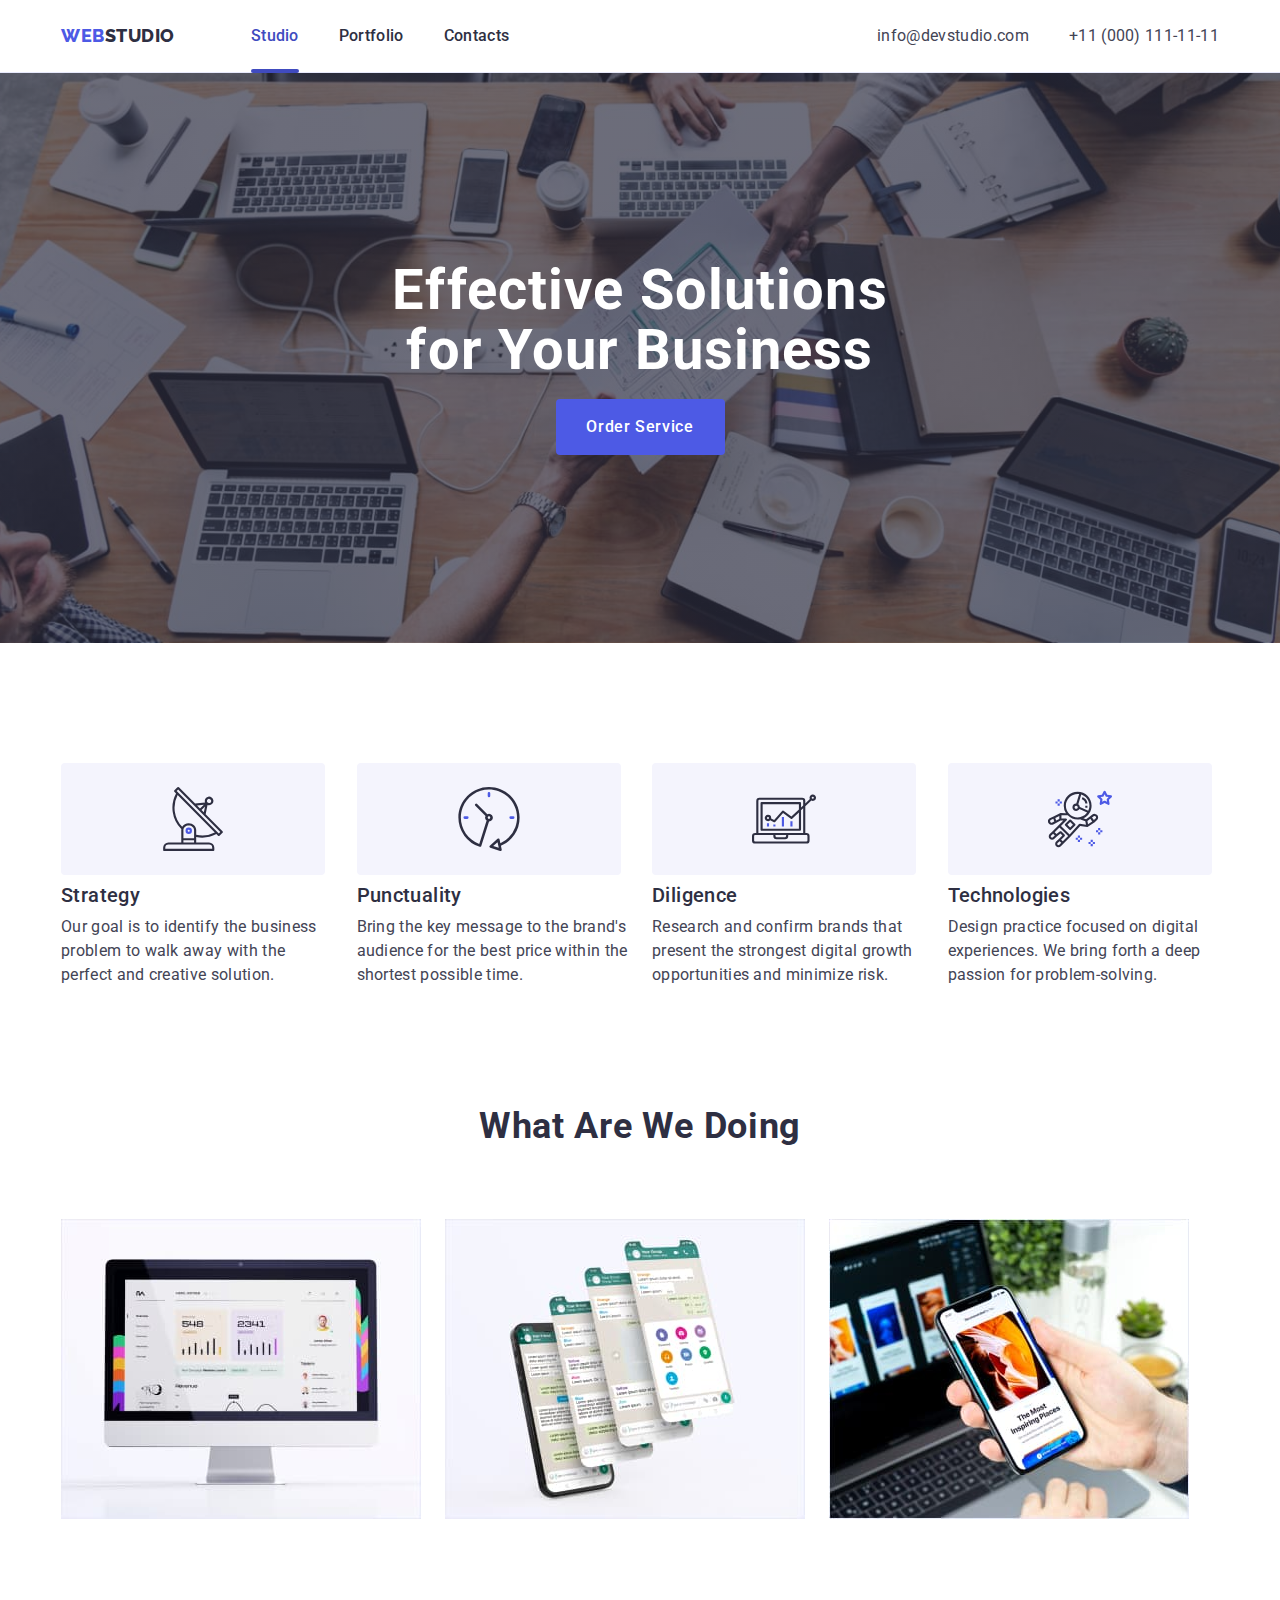
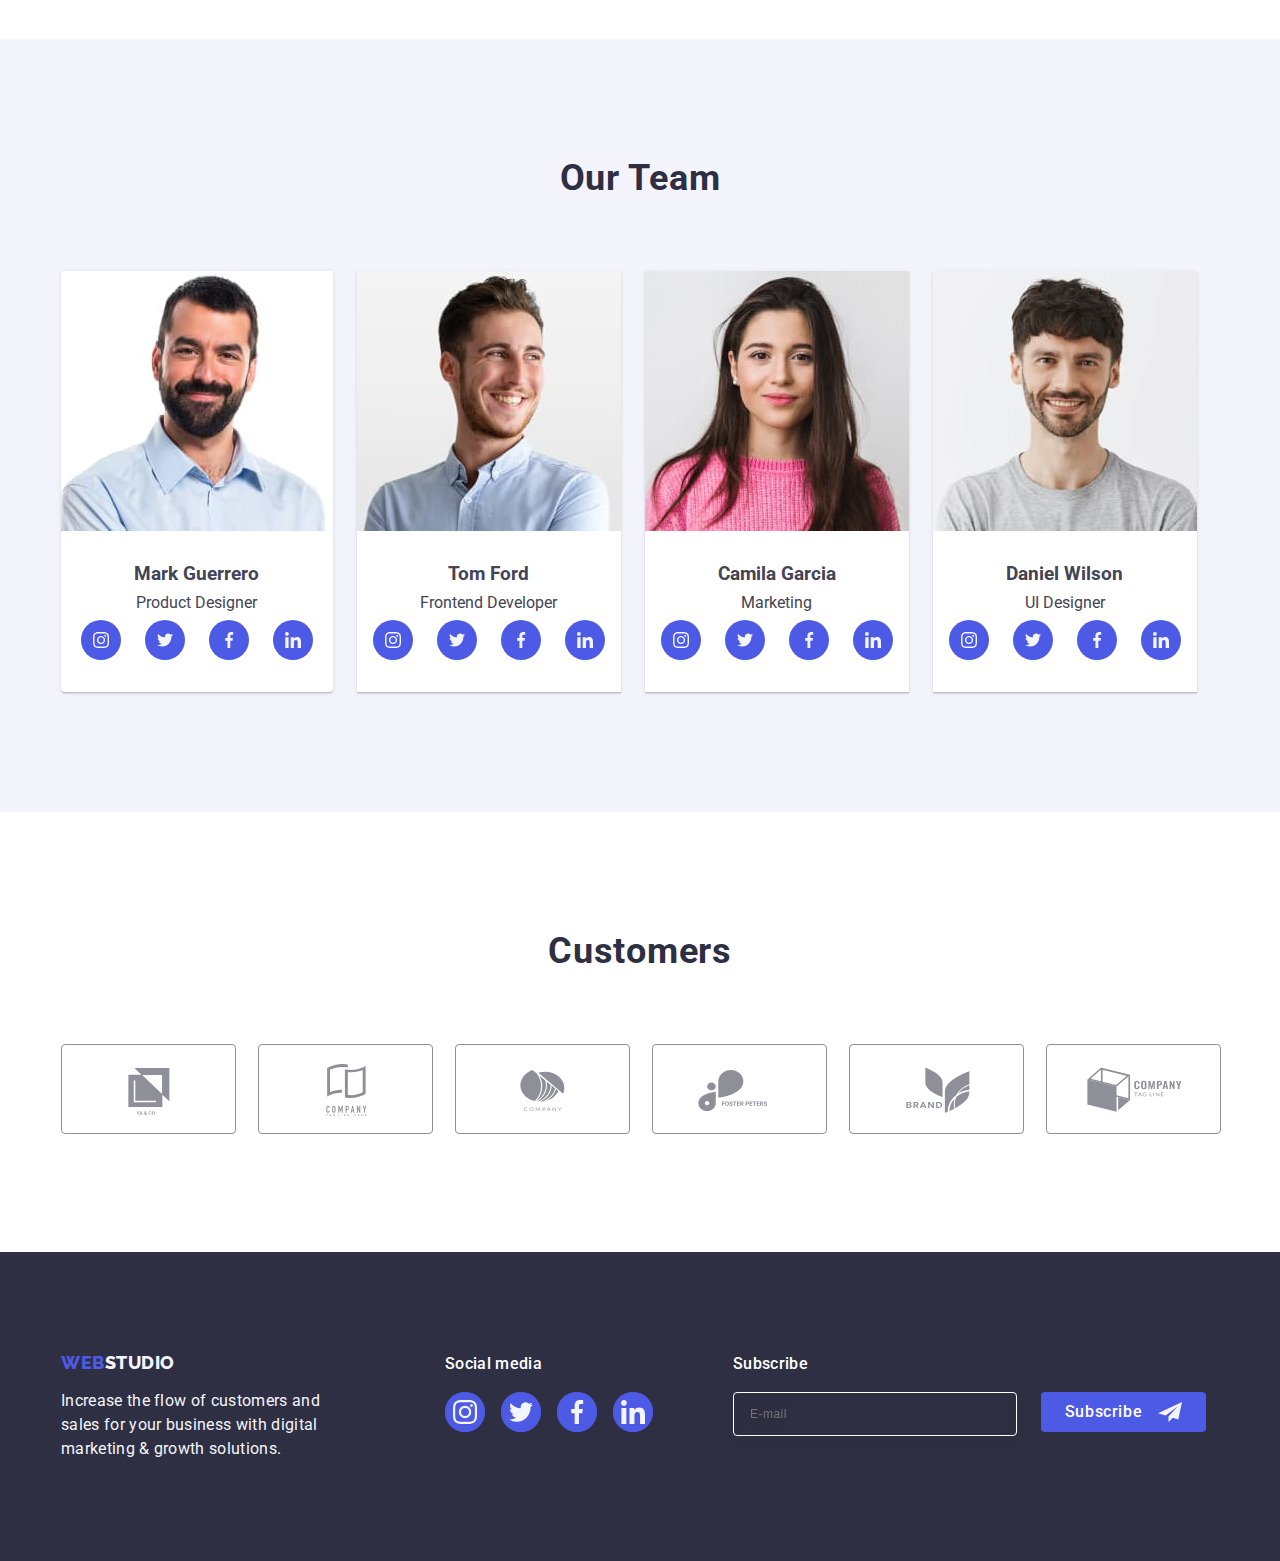
==== index.html @ 62b97baa "Initial commit" ====
<!DOCTYPE html>

<html lang="en">
  <head>
    <title>WebStudio</title>
    <meta charset="UTF-8" />
    <meta
      name="description"
      content="Web studio description meta tag content"
    />
    <link rel="preconnect" href="https://fonts.googleapis.com" />
    <link rel="preconnect" href="https://fonts.gstatic.com" crossorigin />
    <link
      href="https://fonts.googleapis.com/css2?family=Raleway:wght@800&family=Roboto:wght@400;500;700;900&display=swap"
      rel="stylesheet"
    />
    <link
      rel="stylesheet"
      href="https://cdnjs.cloudflare.com/ajax/libs/modern-normalize/2.0.0/modern-normalize.min.css"
      integrity="sha512-4xo8blKMVCiXpTaLzQSLSw3KFOVPWhm/TRtuPVc4WG6kUgjH6J03IBuG7JZPkcWMxJ5huwaBpOpnwYElP/m6wg=="
      crossorigin="anonymous"
      referrerpolicy="no-referrer"
    />
    <link rel="stylesheet" href="./css/styles.css" />
  </head>
  <body class="body">
    <header class="menu-list">
      <div class="container container-header">
        <nav class="menu list">
          <a href="./index.html" class="logo-link link"
            >WEB<span class="logo-change">Studio</span></a
          >
          <ul class="list menu-link">
            <li class="menu-link-list">
              <a href="./index.html" class="link-menu link-after link"
                >Studio</a
              >
            </li>
            <li class="menu-link-list">
              <a href="./portfolio.html" class="link-menu link">Portfolio</a>
            </li>
            <li class="menu-link-list">
              <a href="" class="link-menu link">Contacts</a>
            </li>
          </ul>
        </nav>

        <address class="address-list list">
          <ul class="list address-menu">
            <li>
              <a href="mailto:info@devstudio.com" class="address-link link"
                >info@devstudio.com</a
              >
            </li>
            <li>
              <a href="tel:+110001111111" class="address-link link"
                >+11 (000) 111-11-11</a
              >
            </li>
          </ul>
        </address>
      </div>
    </header>

    <main>
      <section class="section-title">
        <div class="container container-title">
          <h1 class="title">Effective Solutions for Your Business</h1>

          <button type="button" class="button" data-modal-open>
            Order Service
          </button>
        </div>
      </section>
      <section class="section-content">
        <div class="container container-content">
          <h2 class="visually-hidden">Content</h2>

          <ul class="content list">
            <li class="text-container">
              <div class="icon-container">
                <svg class="icons-content" width="64" height="64">
                  <use href="./images/icons.svg#icon-antenna-1"></use>
                </svg>
              </div>
              <h3 class="title-link">Strategy</h3>
              <p class="text">
                Our goal is to identify the business problem to walk away with
                the perfect and creative solution.
              </p>
            </li>

            <li class="text-container">
              <div class="icon-container">
                <svg class="icons-content" width="64" height="64">
                  <use href="./images/icons.svg#icon-clock-1"></use>
                </svg>
              </div>
              <h3 class="title-link">Punctuality</h3>
              <p class="text">
                Bring the key message to the brand's audience for the best price
                within the shortest possible time.
              </p>
            </li>

            <li class="text-container">
              <div class="icon-container">
                <svg class="icons-content" width="64" height="64">
                  <use href="./images/icons.svg#icon-diagram-1"></use>
                </svg>
              </div>
              <h3 class="title-link">Diligence</h3>
              <p class="text">
                Research and confirm brands that present the strongest digital
                growth opportunities and minimize risk.
              </p>
            </li>

            <li class="text-container">
              <div class="icon-container">
                <svg class="icons-content" width="64" height="64">
                  <use href="./images/icons.svg#icon-astronaut-1"></use>
                </svg>
              </div>
              <h3 class="title-link">Technologies</h3>
              <p class="text">
                Design practice focused on digital experiences. We bring forth a
                deep passion for problem-solving.
              </p>
            </li>
          </ul>
        </div>
      </section>
      <section class="section-title-two">
        <div class="container container-doing">
          <h2 class="title-two">What are we doing</h2>
          <ul class="photo list">
            <li class="photo-item">
              <img src="./images/img1.jpg" alt="computer" width="360" />
            </li>
            <li class="photo-item">
              <img src="./images/img2.jpg" alt="website" width="360" />
            </li>
            <li class="photo-item">
              <img src="./images/img3.jpg" alt="telephone" width="360" />
            </li>
          </ul>
        </div>
      </section>
      <section class="section-four list">
        <div class="container container-team">
          <h2 class="title-two">Our Team</h2>

          <ul class="team list">
            <li class="photo-background">
              <img
                src="./images/img4.jpg"
                alt="Mark Guerrero"
                width="264"
                height="260"
              />
              <div class="container-people">
                <h3 class="title-link-people">Mark Guerrero</h3>
                <p class="text-name">Product Designer</p>
                <ul class="icon-container-people list">
                  <li class="icon-list">
                    <a
                      href="https://www.instagram.com"
                      class="icon-social-link"
                    >
                      <svg class="icons-people" width="16" height="16">
                        <use href="./images/icons.svg#icon-instagram-2"></use>
                      </svg>
                    </a>
                  </li>
                  <li class="icon-list">
                    <a href="https://www.twitter.com" class="icon-social-link">
                      <svg class="icons-people" width="16" height="16">
                        <use href="./images/icons.svg#icon-twitter-1"></use>
                      </svg>
                    </a>
                  </li>
                  <li class="icon-list">
                    <a href="https://www.facebook.com" class="icon-social-link">
                      <svg class="icons-people" width="16" height="16">
                        <use href="./images/icons.svg#icon-facebook-1"></use>
                      </svg>
                    </a>
                  </li>
                  <li class="icon-list">
                    <a href="https://www.linkedin.com" class="icon-social-link">
                      <svg class="icons-people" width="16" height="16">
                        <use href="./images/icons.svg#icon-linkedin"></use>
                      </svg>
                    </a>
                  </li>
                </ul>
              </div>
            </li>

            <li class="photo-background">
              <img
                src="./images/img5.jpg"
                alt="Tom Ford"
                width="264"
                height="260"
              />
              <div class="container-people">
                <h3 class="title-link-people">Tom Ford</h3>
                <p class="text-name">Frontend Developer</p>
                <ul class="icon-container-people list">
                  <li class="icon-list">
                    <a
                      href="https://www.instagram.com"
                      class="icon-social-link"
                    >
                      <svg class="icons-people" width="16" height="16">
                        <use href="./images/icons.svg#icon-instagram-2"></use>
                      </svg>
                    </a>
                  </li>
                  <li class="icon-list">
                    <a href="https://www.twitter.com" class="icon-social-link">
                      <svg class="icons-people" width="16" height="16">
                        <use href="./images/icons.svg#icon-twitter-1"></use>
                      </svg>
                    </a>
                  </li>
                  <li class="icon-list">
                    <a href="https://www.facebook.com" class="icon-social-link">
                      <svg class="icons-people" width="16" height="16">
                        <use href="./images/icons.svg#icon-facebook-1"></use>
                      </svg>
                    </a>
                  </li>
                  <li class="icon-list">
                    <a href="https://www.linkedin.com" class="icon-social-link">
                      <svg class="icons-people" width="16" height="16">
                        <use href="./images/icons.svg#icon-linkedin"></use>
                      </svg>
                    </a>
                  </li>
                </ul>
              </div>
            </li>

            <li class="photo-background">
              <img
                src="./images/img6.jpg"
                alt="Camila Garcia"
                width="264"
                height="260"
              />
              <div class="container-people">
                <h3 class="title-link-people">Camila Garcia</h3>
                <p class="text-name">Marketing</p>
                <ul class="icon-container-people list">
                  <li class="icon-list">
                    <a
                      href="https://www.instagram.com"
                      class="icon-social-link"
                    >
                      <svg class="icons-people" width="16" height="16">
                        <use href="./images/icons.svg#icon-instagram-2"></use>
                      </svg>
                    </a>
                  </li>
                  <li class="icon-list">
                    <a href="https://www.twitter.com" class="icon-social-link">
                      <svg class="icons-people" width="16" height="16">
                        <use href="./images/icons.svg#icon-twitter-1"></use>
                      </svg>
                    </a>
                  </li>
                  <li class="icon-list">
                    <a href="https://www.facebook.com" class="icon-social-link">
                      <svg class="icons-people" width="16" height="16">
                        <use href="./images/icons.svg#icon-facebook-1"></use>
                      </svg>
                    </a>
                  </li>
                  <li class="icon-list">
                    <a href="https://www.linkedin.com" class="icon-social-link">
                      <svg class="icons-people" width="16" height="16">
                        <use href="./images/icons.svg#icon-linkedin"></use>
                      </svg>
                    </a>
                  </li>
                </ul>
              </div>
            </li>

            <li class="photo-background">
              <img
                src="./images/img7.jpg"
                alt="Daniel Wilson"
                width="264"
                height="260"
              />
              <div class="container-people">
                <h3 class="title-link-people">Daniel Wilson</h3>
                <p class="text-name">UI Designer</p>
                <ul class="icon-container-people list">
                  <li class="icon-list">
                    <a
                      href="https://www.instagram.com"
                      class="icon-social-link"
                    >
                      <svg class="icons-people" width="16" height="16">
                        <use href="./images/icons.svg#icon-instagram-2"></use>
                      </svg>
                    </a>
                  </li>
                  <li class="icon-list">
                    <a href="https://www.twitter.com" class="icon-social-link">
                      <svg class="icons-people" width="16" height="16">
                        <use href="./images/icons.svg#icon-twitter-1"></use>
                      </svg>
                    </a>
                  </li>
                  <li class="icon-list">
                    <a href="https://www.facebook.com" class="icon-social-link">
                      <svg class="icons-people" width="16" height="16">
                        <use href="./images/icons.svg#icon-facebook-1"></use>
                      </svg>
                    </a>
                  </li>
                  <li class="icon-list">
                    <a href="https://www.linkedin.com" class="icon-social-link">
                      <svg class="icons-people" width="16" height="16">
                        <use href="./images/icons.svg#icon-linkedin"></use>
                      </svg>
                    </a>
                  </li>
                </ul>
              </div>
            </li>
          </ul>
        </div>
      </section>
      <section class="section-five">
        <div class="container container-customers">
          <h2 class="title-five">Customers</h2>
          <ul class="icon-container-customers list">
            <li class="icn-container">
              <a href="" class="icn-customers">
                <svg class="icons-customers" width="104" height="56">
                  <use href="./images/icons.svg#icon-logo"></use>
                </svg>
              </a>
            </li>
            <li class="icn-container">
              <a href="" class="icn-customers">
                <svg class="icons-customers" width="104" height="56">
                  <use href="./images/icons.svg#icon-logo-1"></use>
                </svg>
              </a>
            </li>
            <li class="icn-container">
              <a href="" class="icn-customers">
                <svg class="icons-customers" width="104" height="56">
                  <use href="./images/icons.svg#icon-logo-2"></use>
                </svg>
              </a>
            </li>
            <li class="icn-container">
              <a href="" class="icn-customers">
                <svg class="icons-customers" width="104" height="56">
                  <use href="./images/icons.svg#icon-logo-3"></use>
                </svg>
              </a>
            </li>
            <li class="icn-container">
              <a href="" class="icn-customers">
                <svg class="icons-customers" width="104" height="56">
                  <use href="./images/icons.svg#icon-logo-4"></use>
                </svg>
              </a>
            </li>
            <li class="icn-container">
              <a href="" class="icn-customers">
                <svg class="icons-customers" width="104" height="56">
                  <use href="./images/icons.svg#icon-logo-5"></use>
                </svg>
              </a>
            </li>
          </ul>
        </div>
      </section>
    </main>

    <footer class="footer">
      <div class="container footer-container">
        <div class="logo-ftr-container">
          <a href="./index.html" class="logo-footer link"
            >WEB<span class="studio-footer">Studio</span></a
          >
          <p class="paragraph-white">
            Increase the flow of customers and sales for your business with
            digital marketing & growth solutions.
          </p>
        </div>
        <div class="ftr-container">
          <p class="media-ftr">Social media</p>
          <ul class="icon-container-footer list">
            <li class="icon-list-footer">
              <a href="https://www.instagram.com" class="icon-social-footer">
                <svg class="icons-people" width="24" height="24">
                  <use href="./images/icons.svg#icon-instagram-2"></use>
                </svg>
              </a>
            </li>
            <li class="icon-list-footer">
              <a href="https://www.twitter.com" class="icon-social-footer">
                <svg class="icons-people" width="24" height="24">
                  <use href="./images/icons.svg#icon-twitter-1"></use>
                </svg>
              </a>
            </li>
            <li class="icon-list-footer">
              <a href="https://www.facebook.com" class="icon-social-footer">
                <svg class="icons-people" width="24" height="24">
                  <use href="./images/icons.svg#icon-facebook-1"></use>
                </svg>
              </a>
            </li>
            <li class="icon-list-footer">
              <a href="https://www.linkedin.com" class="icon-social-footer">
                <svg class="icons-people" width="24" height="24">
                  <use href="./images/icons.svg#icon-linkedin"></use>
                </svg>
              </a>
            </li>
          </ul>
        </div>
        <div class="container-form">
          <p class="navigator-subscribe">Subscribe</p>
          <form class="form" autocomplete="off">
            <label class="form-label">
              <input
                type="email"
                name="email"
                class="input-sctn"
                placeholder="E-mail"
              />
            </label>

            <button type="submit" class="form-button">
              Subscribe
              <svg class="icon-footer" width="24" height="24">
                <use href="./images/icons.svg#icon-frame"></use>
              </svg>
            </button>
          </form>
        </div>
      </div>
    </footer>
    <div data-modal class="container-modal is-hidden">
      <div class="modal">
        <button type="button" data-modal-close class="btn-modal">
          <svg class="modal-icon" width="8" height="8">
            <use href="./images/icons.svg#icon-vector"></use>
          </svg>
        </button>
        <p class="modal-title">Leave your contacts and we will call you back</p>
        <form class="form-container">
          <div class="cntr-form">
            <label for="user-name" class="section-form">Name </label>
            <div class="container-mdl">
              <input
                type="text"
                id="user-name"
                name="user-name"
                class="form-sctn"
              />
              <svg class="icon-modal" width="18" height="24">
                <use href="./images/icons.svg#icon-person"></use>
              </svg>
            </div>
          </div>
          <div class="cntr-form">
            <label for="user-tel" class="section-form">Phone</label>
            <div class="container-mdl">
              <input
                type="tel"
                id="user-tel"
                name="user-tel"
                class="form-sctn"
              />
              <svg class="icon-modal" width="18" height="24">
                <use href="./images/icons.svg#icon-phone"></use>
              </svg>
            </div>
          </div>
          <div class="cntr-form">
            <label for="user-email" class="section-form">Email</label>
            <div class="container-mdl">
              <input
                type="email"
                id="user-email"
                name="user-email"
                class="form-sctn"
              />
              <svg class="icon-modal" width="18" height="24">
                <use href="./images/icons.svg#icon-email"></use>
              </svg>
            </div>
          </div>
          <div class="modal-field">
            <label for="user-comment" class="section-form">Comment</label>
            <textarea
              name="user-comment"
              id="user-comment"
              cols="30"
              rows="10"
              placeholder="Text input"
              class="text-comment"
            ></textarea>
          </div>
          <div class="checkbox">
            <input
              id="user-privacy"
              type="checkbox"
              value="true"
              name="user-privacy"
              class="input-checkbox visually-hidden"
            />
            <label for="user-privacy" class="text-modal">
              <span class="text-mdl checked">
                <svg class="mdl-icon" width="10" height="8">
                  <use href="./images/icons.svg#icon-check"></use>
                </svg>
              </span>
              I accept the terms and conditions of the
              <a href="" class="link-modal">Privacy Policy</a>
            </label>
          </div>
          <button class="button-modal">Send</button>
        </form>
      </div>
    </div>
    <script src="./js/modal.js"></script>
  </body>
</html>
---- css/styles.css ----
*::before,
*::after {
  box-sizing: border-box;
}
:root {
  --primary-brand: #4d5ae5;
  --pressed-state: #404bbf;
  --dark: #2e2f42;
  --success: #31d0aa;
  --text: #434455;
  --subtle-text: #8e8f99;
  --accent: #e7e9fc;
  --light: #f4f4fd;
  --white-background: #ffffff;
  --modal-background: #fcfcfc;
}

.body {
  font-family: "Roboto", sans-serif;
  color: #434455;
  font-size: 16px;
  background-color: #ffffff;
  margin: 0;
}
h1,
h2,
h3,
h4,
h5,
h6,
p {
  margin: 0;
  padding: 0;
}
.link {
  text-decoration: none;
}

.list {
  list-style: none;
  padding: 0;
  margin: 0;
}
img {
  display: block;
}
.container {
  max-width: 1158px;
  padding-left: 15px;
  padding-right: 15px;
  margin: 0 auto;
}

/* HEADER */

.menu-list {
  flex-wrap: nowrap;
  justify-content: center;
  align-items: center;
  border-bottom: 1px solid #e7e9fc;
  box-shadow: 0px 2px 1px rgba(46, 47, 66, 0.08),
    0px 1px 1px rgba(46, 47, 66, 0.16), 0px 1px 6px rgba(46, 47, 66, 0.08);
}

.container-header {
  display: flex;
  align-items: center;
}

.menu {
  display: flex;
  align-items: center;
}
.menu-link {
  display: flex;
  gap: 40px;
}

.address-menu {
  display: flex;
  gap: 40px;
  flex-grow: 1;
}

.logo-link {
  font-family: "Raleway", sans-serif;
  font-weight: 800;
  font-size: 18px;
  line-height: 1.17;
  letter-spacing: 0.03em;
  text-transform: uppercase;
  color: var(--primary-brand);
  align-self: center;
  margin-right: 76px;
}

.logo-change {
  color: var(--dark);
}

.link-menu {
  font-weight: 500;
  font-size: 16px;
  line-height: 1.5;
  letter-spacing: 0.02em;
  color: var(--dark);
  padding: 24px 0;
  display: block;
}
.link-after {
  transition: color 250ms cubic-bezier(0.4, 0, 0.2, 1);
  position: relative;
  color: var(--pressed-state);
}
.link-after::after {
  width: 100%;
  height: 4px;
  content: "";
  position: absolute;
  left: 0;
  bottom: -1px;
  height: 4px;
  background-color: #404bbf;
  border-radius: 2px;
}

.link-menu:hover,
.link-menu:focus {
  color: var(--pressed-state);
}
.address-list {
  font-style: normal;
  margin-left: auto;
}
.address-link {
  list-style: none;
  font-size: 16px;
  line-height: 1.5;
  letter-spacing: 0.02em;
  color: var(--text);

  position: relative;
  transition: color 250ms cubic-bezier(0.4, 0, 0.2, 1);
}

.address-link:hover,
.address-link:focus {
  color: var(--pressed-state);
}

/* MAIN */

.section-title {
  background-image: linear-gradient(
      rgba(46, 47, 66, 0.7),
      rgba(46, 47, 66, 0.7)
    ),
    url(../images/people-office.jpg);
  padding: 188px 0;
  max-width: 1440px;
  margin: 0 auto;
  background-repeat: no-repeat;
  background-position: center;
  background-size: cover;
}
.container-title {
  flex-direction: column;
  justify-content: center;
  align-items: center;
}
.title {
  font-size: 56px;
  line-height: 1.07;
  text-align: center;
  letter-spacing: 0.02em;
  color: var(--white-background);
  margin: 0 100px;
  width: 800px;
  display: flex;
  flex-direction: column;
  align-items: center;
  max-width: 496px;
  margin-left: auto;
  margin-right: auto;
}

.button {
  background-color: var(--primary-brand);
  font-family: "Roboto", sans-serif;
  font-weight: 500;
  font-size: 16px;
  line-height: 1.5;
  letter-spacing: 0.04em;
  color: var(--white-background);
  cursor: pointer;
  height: 56px;
  align-items: center;
  margin-top: 18px;
  justify-content: center;
  display: block;
  min-width: 169px;
  border: none;
  border-radius: 4px;
  margin-left: auto;
  margin-right: auto;
  margin-top: 18px;
  transition: background-color 250ms cubic-bezier(0.4, 0, 0.2, 1);
}
.button:hover {
  background-color: var(--pressed-state);
}
.button:focus {
  background-color: var(--pressed-state);
}

/* main-two */

.section-content {
  padding: 120px 0px;
}

.visually-hidden {
  position: absolute;
  width: 1px;
  height: 1px;
  margin: -1px;
  border: 0;
  padding: 0;
  white-space: nowrap;
  clip-path: inset(100%);
  clip: rect(0 0 0 0);
  overflow: hidden;
}

.container-content {
  display: flex;
  align-items: center;
  gap: 8px;
  justify-content: center;
}

.content {
  display: flex;
  gap: 24px;
}

.text-container {
  flex-basis: calc((100% - (3 * 24px)) / 4);
}
.icon-container {
  display: flex;
  justify-content: center;
  align-items: center;
  background-color: var(--light);
  width: 264px;
  height: 112px;
  margin-bottom: 8px;
  border-radius: 4px;
}

.title-link {
  font-weight: 500;
  font-size: 20px;
  line-height: 1.2;
  letter-spacing: 0.02em;
  color: var(--dark);
  margin-bottom: 8px;
}

.text {
  font-size: 16px;
  line-height: 1.5;
  letter-spacing: 0.02em;
  color: var(--text);
}

/* main-three */

.section-title-two {
  padding-bottom: 120px;
}
.container-doing {
  flex-direction: column;
  align-items: center;
}

.title-two {
  font-size: 36px;
  line-height: 1.11;
  text-align: center;
  letter-spacing: 0.02em;
  text-transform: capitalize;
  color: var(--dark);
  margin-bottom: 72px;
}
.photo {
  display: flex;
  gap: 24px;
  padding: 0;
  margin: 0;
}

.photo-item {
  width: 360px;
  height: 300px;
  display: block;
}

/* main four */

.section-four {
  background-color: var(--light);
  padding: 120px 0;
}

.team {
  display: flex;
  gap: 24px;
}

.container-people {
  align-items: center;
  gap: 8px;
  padding: 32px 0;
}
.icon-list {
  width: 40px;
  height: 40px;
}
.icons-people {
  fill: var(--light);
}
.icon-social-link {
  width: 100%;
  height: 100%;
  background-color: var(--primary-brand);
  border-radius: 50%;
  display: flex;
  align-items: center;
  justify-content: center;
  transition: background-color 250ms cubic-bezier(0.4, 0, 0.2, 1);
}
.icon-social-link:hover,
.icon-social-link:focus {
  background-color: var(--pressed-state);
}
.photo-background:first-child {
  flex-basis: calc((100% - 3 * 24px) / 4);
  border-radius: 0px 0px 4px 4px;
}
.photo-background {
  box-shadow: 0px 1px 6px rgba(46, 47, 66, 0.08),
    0px 1px 1px rgba(46, 47, 66, 0.16), 0px 2px 1px rgba(46, 47, 66, 0.08);
}
.title-link-people {
  text-align: center;
  margin-bottom: 8px;
}
.text-name {
  text-align: center;
}
.icon-container-people {
  display: flex;
  justify-content: center;
  gap: 24px;
  margin-top: 8px;
}

/* main five  */

.section-five {
  padding: 120px 0;
}
.title-five {
  font-size: 36px;
  line-height: 1.11;
  text-align: center;
  letter-spacing: 0.02em;
  text-transform: capitalize;
  color: var(--dark);
  margin-bottom: 72px;
}
.icon-container-customers {
  display: flex;
  gap: 24px;
}
.icons-customers {
  fill: currentColor;
}
.icons-customers:hover {
  fill: #404bbf;
}
.icn-container {
  width: calc((100% - 120px) / 6);
  height: 88px;
}
.icn-customers {
  justify-content: center;
  align-items: center;
  display: flex;
  width: 100%;
  height: 100%;
  border: 1px solid var(--subtle-text);
  border-radius: 4px;
  color: var(--subtle-text);
  transition: border-color 250ms cubic-bezier(0.4, 0, 0.2, 1),
    color 250ms cubic-bezier(0.4, 0, 0.2, 1);
}
.icn-customers:hover,
.icn-customers:focus {
  border-color: var(--pressed-state);
  color: var(--pressed-state);
}
/* footer */

.footer {
  background-color: var(--dark);
  padding-top: 100px;
  padding-bottom: 100px;
}

.studio-footer {
  color: var(--light);
  display: inline-block;
}
.paragraph-white {
  line-height: 1.5;
  color: var(--light);
  letter-spacing: 0.02em;
  font-size: 16px;
  width: 264px;
  flex-direction: column;
  flex-shrink: 0;
  align-items: flex-start;
}
.logo-footer {
  font-family: "Raleway", sans-serif;
  font-weight: 800;
  font-size: 18px;
  line-height: 1.17;
  letter-spacing: 0.03em;
  text-transform: uppercase;
  color: var(--primary-brand);
  margin-bottom: 16px;
  display: inline-block;
}
.logo-ftr-container {
  margin-right: 120px;
}
.icon-container-footer {
  display: flex;
  gap: 16px;
}
.media-ftr {
  font-size: 16px;
  font-style: normal;
  font-weight: 500;
  line-height: 1.5;
  letter-spacing: 0.02em;
  color: var(--white-background);
  margin-bottom: 16px;
}
.footer-container {
  display: flex;
  align-items: baseline;
}
.ftr-container {
  display: block;
}
.icon-ftr {
  display: flex;
  justify-content: center;
  align-items: center;
  gap: 16px;
  margin-top: 16px;
}
.icon-footer {
  fill: var(--light);
}

.icon-list-footer {
  width: 40px;
  height: 40px;
  background-color: var(--primary-brand);
  border-radius: 50%;
}
.icon-list-footer :hover,
.icon-list-footer :focus {
  background-color: #31d0aa;
}
.icon-social-footer {
  width: 100%;
  height: 100%;
  display: flex;
  align-items: center;
  justify-content: center;
  background-color: var(--primary-brand);
  border-radius: 50%;
  transition: background-color 250ms cubic-bezier(0.4, 0, 0.2, 1);
}

/* modal */
.container-form {
  margin-left: 80px;
}
.container-modal {
  position: fixed;
  top: 0;
  left: 0;
  width: 100%;
  height: 100%;
  background-color: rgba(46, 47, 66, 0.4);
  transition: opacity 250ms cubic-bezier(0.4, 0, 0.2, 1),
    visibility 250ms cubic-bezier(0.4, 0, 0.2, 1);
}
.is-hidden {
  opacity: 0;
  visibility: hidden;
  pointer-events: none;
}
.modal {
  position: absolute;
  top: 50%;
  left: 50%;
  transform: translate(-50%, -50%) scale(1);
  width: 408px;
  min-height: 584px;
  background: var(--modal-background);
  box-shadow: 0px 1px 1px rgba(0, 0, 0, 0.14), 0px 1px 3px rgba(0, 0, 0, 0.12),
    0px 2px 1px rgba(0, 0, 0, 0.2);
  border-radius: 4px;
  transition: transform 250ms cubic-bezier(0.4, 0, 0.2, 1);
  padding: 72px 24px 24px 24px;
}
.btn-modal {
  position: absolute;
  top: 24px;
  right: 24px;
  width: 24px;
  height: 24px;
  border-radius: 50%;
  display: flex;
  align-items: center;
  justify-content: center;
  background-color: var(--accent);
  border: 1px solid rgba(0, 0, 0, 0.1);
  padding: 0;
  cursor: pointer;
  transition: background-color 250ms cubic-bezier(0.4, 0, 0.2, 1),
    border 250ms cubic-bezier(0.4, 0, 0.2, 1);
}
.btn-modal:hover,
.btn-modal:focus {
  background-color: #404bbf;
  border: none;
  fill: var(--white-background);
}
.modal-icon {
  transition: fill 250ms cubic-bezier(0.4, 0, 0.2, 1);
}
.navigator-subscribe {
  margin-bottom: 16px;
  font-weight: 500;
  font-size: 16px;
  line-height: 1.5;
  letter-spacing: 0.02em;
  color: var(--white-background);
}
.form-label {
  display: flex;
}
.form {
  display: flex;
  gap: 24px;
}
.input-sctn {
  width: 264px;
  height: 40px;
  border: 1px solid var(--white-background);
  background-color: transparent;
  font-size: 12px;
  line-height: 1.5;
  letter-spacing: 0.04em;

  filter: drop-shadow(0px 4px 4px rgba(0, 0, 0, 0.15));
  border-radius: 4px;
  color: var(--white-background);
  padding-left: 16px;
}
.input-sctn ::placeholder {
  color: var(--white-background);
}

.form-button {
  min-width: 165px;
  height: 40px;
  display: flex;
  justify-content: center;
  align-items: center;
  font-family: "Roboto", sans-serif;
  font-size: 16px;
  font-weight: 500;
  line-height: 1.5;
  letter-spacing: 0.04em;
  color: var(--white-background);
  cursor: pointer;
  background-color: var(--primary-brand);
  border: none;
  border-radius: 4px;
}

.icon-footer {
  margin-left: 16px;
}
.modal-title {
  font-weight: 500;
  font-size: 16px;
  line-height: 1.5;
  text-align: center;
  letter-spacing: 0.02em;
  color: var(--dark);
  margin-bottom: 16px;
}
.cntr-form {
  margin-bottom: 8px;
}
.section-form {
  font-size: 12px;
  line-height: 1.17;
  letter-spacing: 0.04em;
  color: var(--subtle-text);
  display: block;
  margin-bottom: 4px;
}

.form-sctn {
  width: 100%;
  height: 40px;
  border: 1px solid rgba(46, 47, 66, 0.4);
  border-radius: 4px;
  background-color: transparent;
  transition: border-color 250ms cubic-bezier(0.4, 0, 0.2, 1);
  padding-left: 38px;
  outline: transparent;
}
.form-sctn:focus {
  border-color: var(--primary-brand);
}
.container-mdl {
  position: relative;
}
.icon-modal {
  position: absolute;
  left: 16px;
  top: 50%;
  transform: translateY(-50%);
  transition: fill 250ms cubic-bezier(0.4, 0, 0.2, 1);
  fill: var(--dark);
}
.form-sctn:focus + .icon-modal {
  fill: var(--primary-brand);
}

.text-comment {
  width: 100%;
  height: 120px;
  font-size: 12px;
  line-height: 1.17;
  letter-spacing: 0.04em;
  color: rgba(46, 47, 66, 0.4);
  border: 1px solid rgba(46, 47, 66, 0.4);
  border-radius: 4px;
  background-color: transparent;
  padding: 8px 16px;
  outline: transparent;
  resize: none;
  transition: border-color 250ms cubic-bezier(0.4, 0, 0.2, 1);
}
.text-comment:focus {
  border-color: var(--primary-brand);
}
.checkbox {
  margin-bottom: 24px;
}

.text-modal {
  font-size: 12px;
  line-height: 1.17;
  letter-spacing: 0.04em;
  color: var(--subtle-text);
}
.text-mdl {
  width: 16px;
  height: 16px;
  border: 1px solid rgba(46, 47, 66, 0.4);
  border-radius: 2px;
  transition: background-color 250ms cubic-bezier(0.4, 0, 0.2, 1),
    border 250ms cubic-bezier(0.4, 0, 0.2, 1),
    fill 250ms cubic-bezier(0.4, 0, 0.2, 1);
  display: inline-flex;
  align-items: center;
  justify-content: center;
  fill: transparent;
  margin-right: 8px;
}
input:checked + label .text-mdl {
  background-color: var(--pressed-state);
  border: none;
  fill: var(--light);
}
.modal-field {
  margin-bottom: 16px;
}
.link-modal {
  color: var(--primary-brand);
}
.button-modal {
  display: block;
  min-width: 169px;
  height: 56px;
  font-family: "Roboto", sans-serif;
  font-size: 16px;
  font-weight: 500;
  line-height: 1.5;
  letter-spacing: 0.04em;
  color: var(--white-background);
  cursor: pointer;
  background-color: var(--primary-brand);
  border: none;
  border-radius: 4px;
  transition: background-color 250ms cubic-bezier(0.4, 0, 0.2, 1);
  margin-left: auto;
  margin-right: auto;
}

input:focus + label.text-mdl {
  border-color: var(--pressed-state);
}
/* portfolio */

.navigator {
  padding-top: 96px;
  padding-bottom: 120px;
}
.menu-list-portfolio {
  display: flex;
  justify-content: center;
  gap: 24px;
  margin-bottom: 72px;
}
.portfolio-button {
  font-family: "Roboto", sans-serif;
  font-weight: 500;
  font-size: 16px;
  line-height: 1.5;
  letter-spacing: 0.04em;
  color: var(--primary-brand);
  background-color: var(--light);
  cursor: pointer;
  border-radius: 4px;
  padding: 12px 24px;
  border: 1px solid #e7e9fc;
  justify-content: center;
  align-items: center;
  text-align: center;
  transition: color 250ms cubic-bezier(0.4, 0, 0.2, 1),
    background-color 250ms cubic-bezier(0.4, 0, 0.2, 1),
    border-color 250ms cubic-bezier(0.4, 0, 0.2, 1),
    box-shadow 250ms cubic-bezier(0.4, 0, 0.2, 1);
}
.portfolio-button:hover,
.portfolio-button:focus {
  color: var(--white-background);
  background-color: var(--pressed-state);
  border: 1px solid transparent;
  box-shadow: 0px 3px 1px rgba(0, 0, 0, 0.1), 0px 2px 1px rgba(0, 0, 0, 0.08),
    0px 2px 2px rgba(0, 0, 0, 0.12);
}

.photo-list {
  display: flex;
  flex-wrap: wrap;
  column-gap: 24px;
  row-gap: 48px;
  align-items: flex-start;
}
.photo-background {
  background-color: var(--white-background);
}

.portfolio-main-container {
  display: flex;
  width: calc((100% - 48px) / 3);
  height: 420px;
  flex-grow: 1;
  padding-bottom: 0px;
  flex-shrink: 0;
}
.name-container {
  padding: 32px 16px;
  border: 1px solid #e7e9fc;
  border-top: none;
}

.portfolio-main {
  display: block;
  text-decoration: none;
  color: inherit;
  transition: box-shadow 250ms cubic-bezier(0.4, 0, 0.2, 1);
}

.portfolio-main:hover,
.portfolio-main:focus {
  box-shadow: 0px 1px 6px rgba(46, 47, 66, 0.08),
    0px 1px 1px rgba(46, 47, 66, 0.16), 0px 2px 1px rgba(46, 47, 66, 0.08);
}
.title-link-portfolio {
  margin-bottom: 8px;
  font-size: 20px;
  font-family: Roboto;
  font-style: normal;
  font-weight: 500;
  line-height: 24px;
  letter-spacing: 0.4px;
}

.text-portfolio {
  font-size: 16px;
  line-height: 1.5;
  letter-spacing: 0.02em;
  color: var(--text);
}
.cntr-text {
  position: relative;
  overflow: hidden;
}
.text-cntr {
  position: absolute;
  top: 0;
  font-size: 16px;
  line-height: 1.5;
  letter-spacing: 0.02em;
  color: var(--light);
  padding: 40px 32px;
  background-color: var(--primary-brand);
  height: 100%;
  width: 100%;
  transform: translateY(100%);
  transition: transform 250ms cubic-bezier(0.4, 0, 0.2, 1);
}
.cntr-text:hover .text-cntr {
  transform: translateY(0%);
}
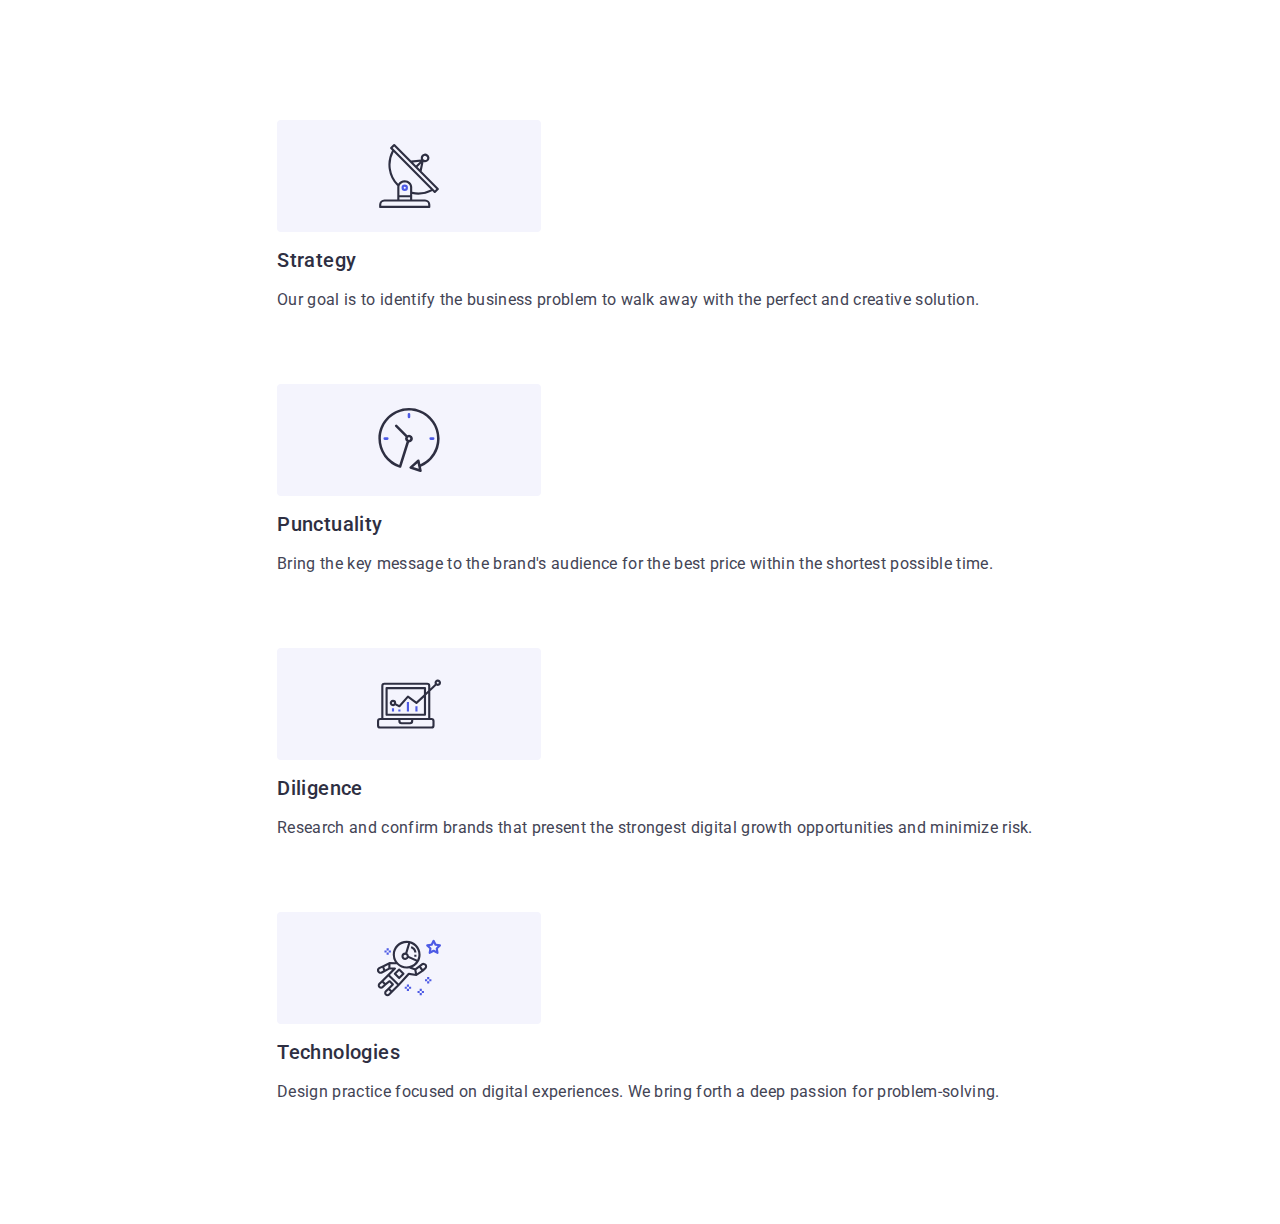
==== commit b9c37b70: "homework6" ====
--- a/index.html
+++ b/index.html
@@ -24,7 +24,7 @@
     <link rel="stylesheet" href="./css/styles.css" />
   </head>
   <body class="body">
-    <header class="menu-list">
+    <!-- <header class="menu-list">
       <div class="container container-header">
         <nav class="menu list">
           <a href="./index.html" class="logo-link link"
@@ -60,10 +60,10 @@
           </ul>
         </address>
       </div>
-    </header>
+    </header> -->
 
     <main>
-      <section class="section-title">
+      <!-- <section class="section-title">
         <div class="container container-title">
           <h1 class="title">Effective Solutions for Your Business</h1>
 
@@ -71,7 +71,7 @@
             Order Service
           </button>
         </div>
-      </section>
+      </section> -->
       <section class="section-content">
         <div class="container container-content">
           <h2 class="visually-hidden">Content</h2>
@@ -131,7 +131,7 @@
           </ul>
         </div>
       </section>
-      <section class="section-title-two">
+      <!-- <section class="section-title-two">
         <div class="container container-doing">
           <h2 class="title-two">What are we doing</h2>
           <ul class="photo list">
@@ -386,10 +386,10 @@
             </li>
           </ul>
         </div>
-      </section>
+      </section> -->
     </main>
 
-    <footer class="footer">
+    <!-- <footer class="footer">
       <div class="container footer-container">
         <div class="logo-ftr-container">
           <a href="./index.html" class="logo-footer link"
@@ -454,7 +454,7 @@
           </form>
         </div>
       </div>
-    </footer>
+    </footer> -->
     <div data-modal class="container-modal is-hidden">
       <div class="modal">
         <button type="button" data-modal-close class="btn-modal">
--- a/css/styles.css
+++ b/css/styles.css
@@ -45,7 +45,8 @@
   display: block;
 }
 .container {
-  max-width: 1158px;
+  width: 100%;
+  /* max-width: 1158px; */
   padding-left: 15px;
   padding-right: 15px;
   margin: 0 auto;
@@ -240,13 +241,22 @@
 }
 
 .content {
-  display: flex;
-  gap: 24px;
+  display: inline-flex;
+  flex-direction: column;
+  align-items: flex-start;
+  display: flex;
+  flex-wrap: wrap;
+  gap: 72px;
 }
 
 .text-container {
-  flex-basis: calc((100% - (3 * 24px)) / 4);
-}
+  /* flex-basis: calc((100% - (3 * 24px)) / 4); */
+  display: flex;
+  flex-direction: column;
+  align-items: flex-start;
+  gap: 8px;
+}
+
 .icon-container {
   display: flex;
   justify-content: center;
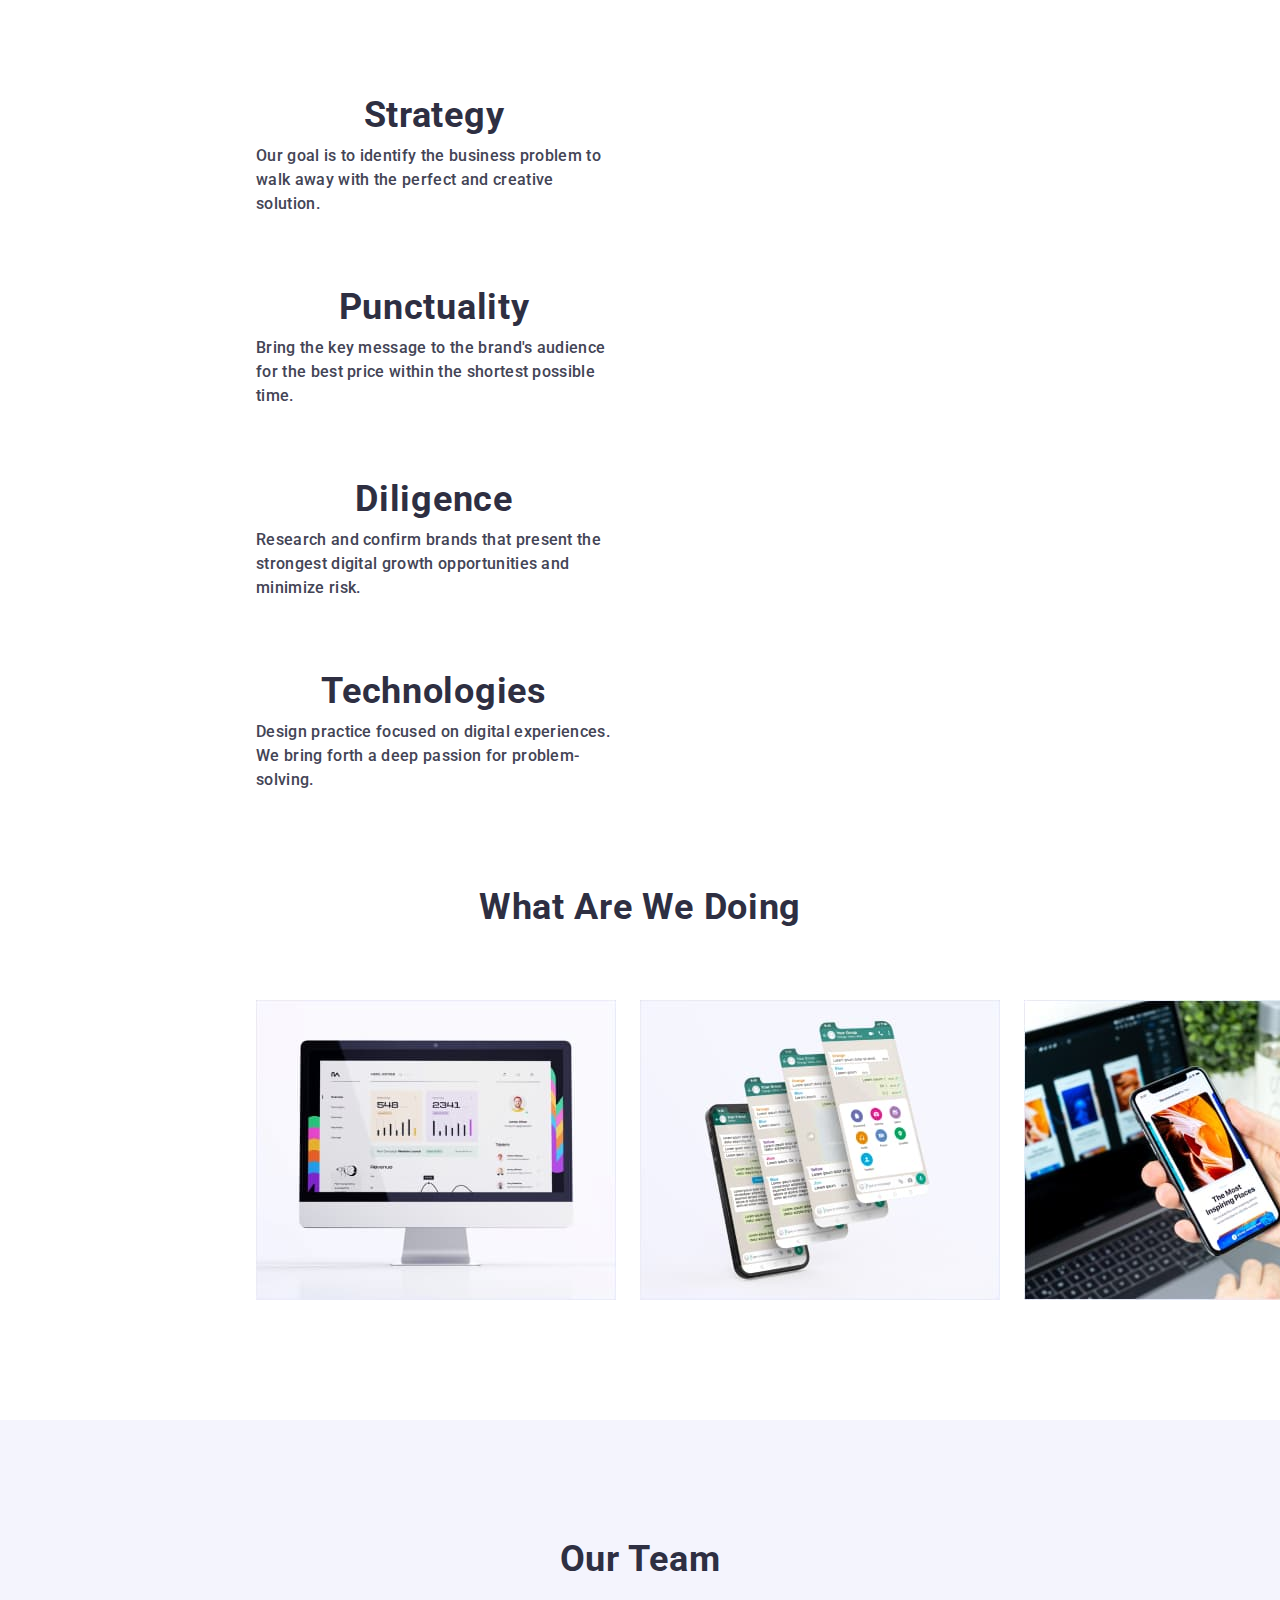
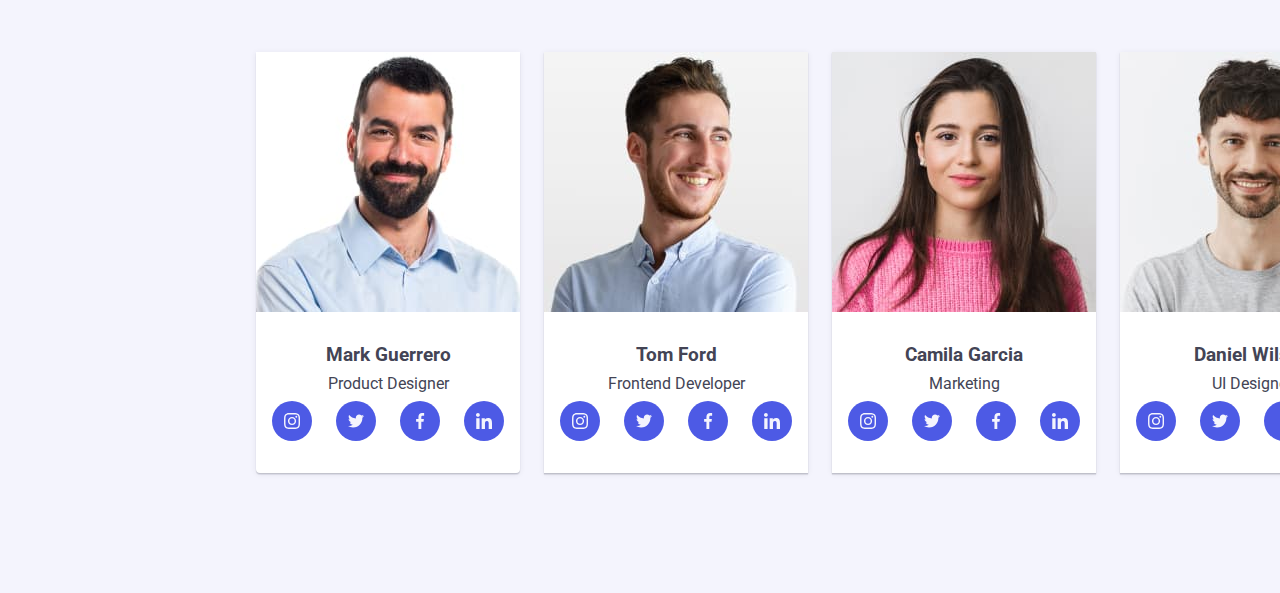
==== commit 0d716122: "homework6" ====
--- a/index.html
+++ b/index.html
@@ -3,11 +3,14 @@
 <html lang="en">
   <head>
     <title>WebStudio</title>
+
     <meta charset="UTF-8" />
+    <meta name="viewport" content="width=device-width, initial-scale=1.0" />
     <meta
       name="description"
       content="Web studio description meta tag content"
     />
+
     <link rel="preconnect" href="https://fonts.googleapis.com" />
     <link rel="preconnect" href="https://fonts.gstatic.com" crossorigin />
     <link
@@ -22,6 +25,7 @@
       referrerpolicy="no-referrer"
     />
     <link rel="stylesheet" href="./css/styles.css" />
+    <link rel="stylesheet" href="./css/media.css" />
   </head>
   <body class="body">
     <!-- <header class="menu-list">
@@ -131,7 +135,7 @@
           </ul>
         </div>
       </section>
-      <!-- <section class="section-title-two">
+      <section class="section-title-two">
         <div class="container container-doing">
           <h2 class="title-two">What are we doing</h2>
           <ul class="photo list">
@@ -338,7 +342,7 @@
           </ul>
         </div>
       </section>
-      <section class="section-five">
+      <!-- <section class="section-five">
         <div class="container container-customers">
           <h2 class="title-five">Customers</h2>
           <ul class="icon-container-customers list">
@@ -455,7 +459,7 @@
         </div>
       </div>
     </footer> -->
-    <div data-modal class="container-modal is-hidden">
+    <!-- <div data-modal class="container-modal is-hidden">
       <div class="modal">
         <button type="button" data-modal-close class="btn-modal">
           <svg class="modal-icon" width="8" height="8">
@@ -538,7 +542,7 @@
           <button class="button-modal">Send</button>
         </form>
       </div>
-    </div>
+    </div> -->
     <script src="./js/modal.js"></script>
   </body>
 </html>
--- a/css/styles.css
+++ b/css/styles.css
@@ -46,10 +46,11 @@
 }
 .container {
   width: 100%;
-  /* max-width: 1158px; */
-  padding-left: 15px;
-  padding-right: 15px;
-  margin: 0 auto;
+  max-width: 1158px;
+  padding-left: 16px;
+  padding-right: 16px;
+  margin-left: auto;
+  margin-right: auto;
 }
 
 /* HEADER */
@@ -217,7 +218,8 @@
 /* main-two */
 
 .section-content {
-  padding: 120px 0px;
+  padding-top: 96px;
+  padding-bottom: 96px;
 }
 
 .visually-hidden {
@@ -234,27 +236,26 @@
 }
 
 .container-content {
-  display: flex;
-  align-items: center;
+  /* align-items: center; */
   gap: 8px;
   justify-content: center;
 }
 
 .content {
-  display: inline-flex;
-  flex-direction: column;
-  align-items: flex-start;
+  /* display: inline-flex; */
   display: flex;
   flex-wrap: wrap;
+
+  /* align-items: flex-start; */
   gap: 72px;
 }
 
 .text-container {
   /* flex-basis: calc((100% - (3 * 24px)) / 4); */
-  display: flex;
-  flex-direction: column;
-  align-items: flex-start;
+
+  /* align-items: flex-start; */
   gap: 8px;
+  align-items: center;
 }
 
 .icon-container {
@@ -266,15 +267,23 @@
   height: 112px;
   margin-bottom: 8px;
   border-radius: 4px;
+  display: none;
 }
 
 .title-link {
-  font-weight: 500;
-  font-size: 20px;
-  line-height: 1.2;
+  /* font-weight: 500; */
+  /* font-size: 20px; */
+  /* line-height: 1.2; */
   letter-spacing: 0.02em;
   color: var(--dark);
   margin-bottom: 8px;
+  text-align: center;
+
+  font-size: 36px;
+  font-style: normal;
+  font-weight: 700;
+  line-height: 1.11;
+  text-transform: capitalize;
 }
 
 .text {
@@ -282,6 +291,8 @@
   line-height: 1.5;
   letter-spacing: 0.02em;
   color: var(--text);
+  font-style: normal;
+  font-weight: 500;
 }
 
 /* main-three */
--- a/css/media.css
+++ b/css/media.css
@@ -0,0 +1,16 @@
+@media screen and (min-width: 428px) {
+  .container {
+    max-width: 428px;
+  }
+}
+@media screen and (min-width: 768px) {
+  .container {
+    max-width: 768px;
+  }
+  .text-container {
+    flex-basis: calc((100% - 24px) / 2);
+    max-width: 356px;
+    /* flex-direction: column; */
+    align-items: flex-start;
+  }
+}
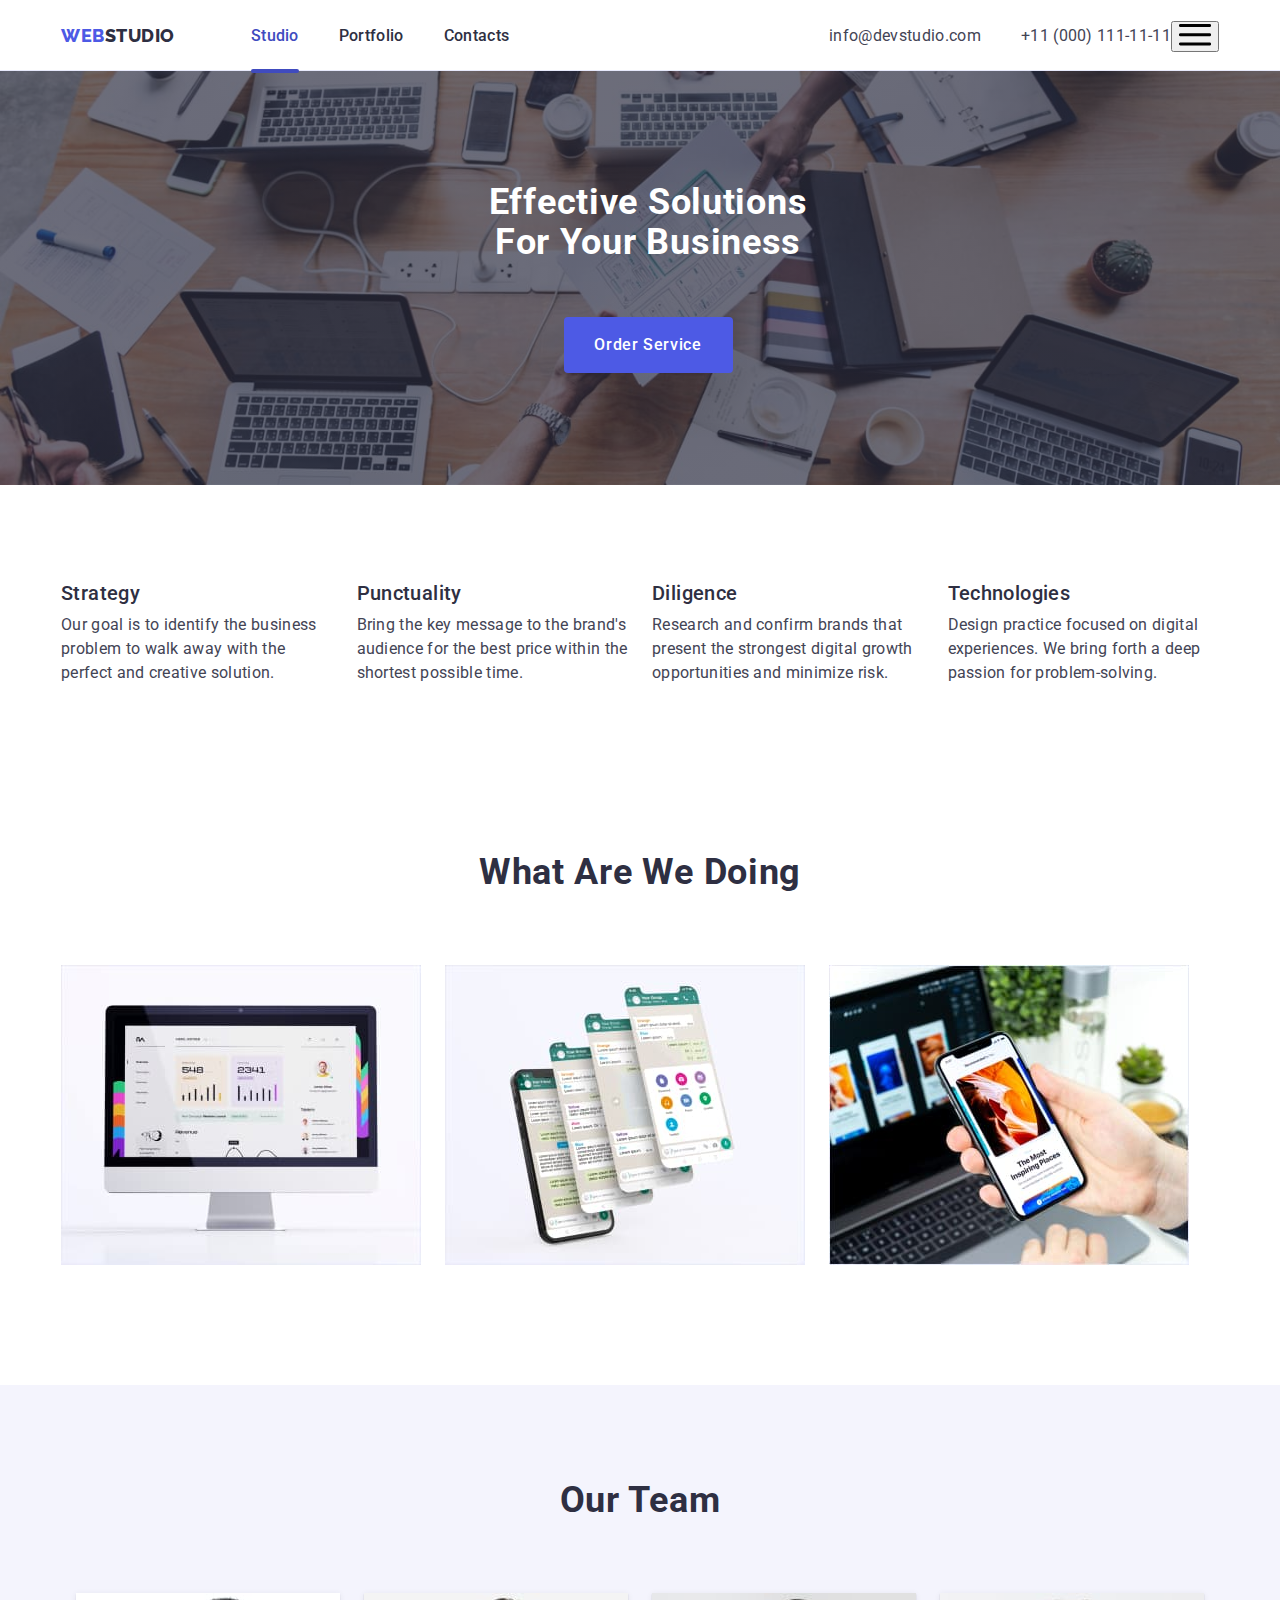
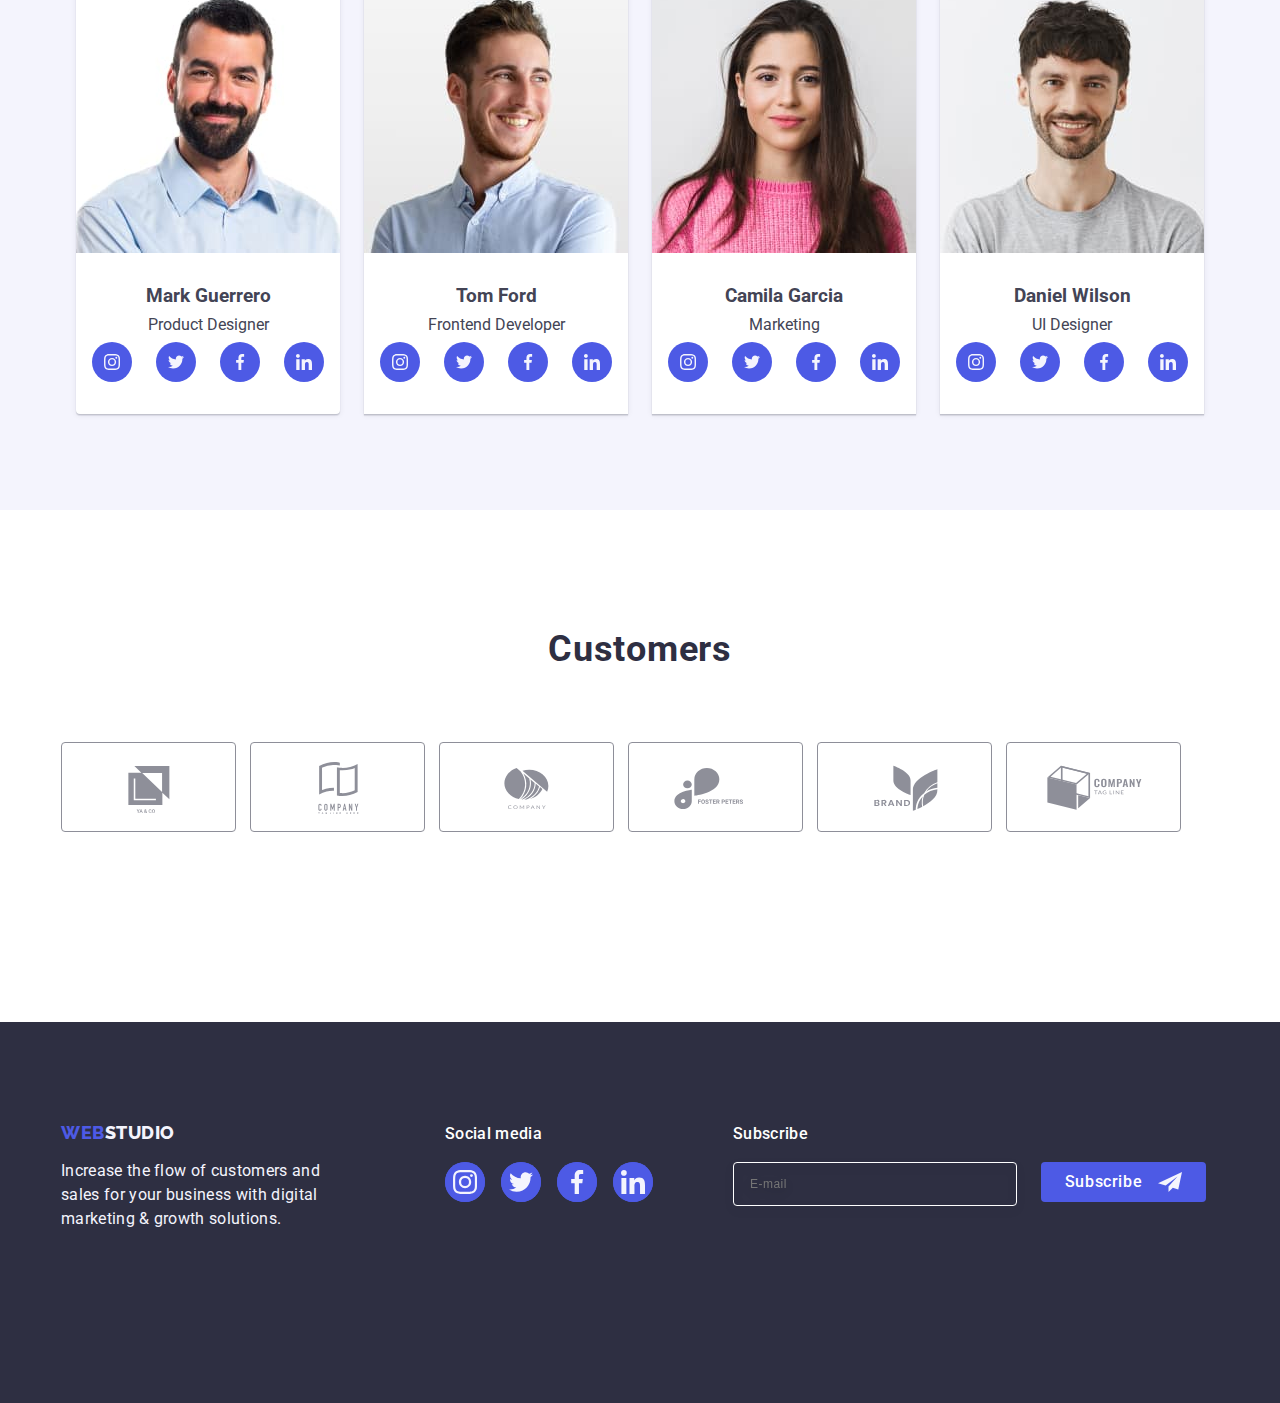
==== commit 8bc4ad8c: "homework6" ====
--- a/index.html
+++ b/index.html
@@ -28,7 +28,7 @@
     <link rel="stylesheet" href="./css/media.css" />
   </head>
   <body class="body">
-    <!-- <header class="menu-list">
+    <header class="menu-list">
       <div class="container container-header">
         <nav class="menu list">
           <a href="./index.html" class="logo-link link"
@@ -63,11 +63,52 @@
             </li>
           </ul>
         </address>
+        <button type="button" class="menu-open-btn" data-menu-open>
+          <svg class="icons-mob" width="32" height="22">
+            <use href="./images/icons.svg#icon-menu-hamburger"></use>
+          </svg>
+        </button>
       </div>
-    </header> -->
+
+      <div class="mob-menu is-hidden" data-menu>
+        <button type="button" class="menu-close-btn" data-menu-close>
+          <svg class="icons-mob-close" width="8" height="8">
+            <use href="./images/icons.svg#icon-close"></use>
+          </svg>
+        </button>
+        <ul class="list mob-menu-list">
+          <li class="mob-menu-link">
+            <a href="./index.html" class="mob-link-menu mob-link-after link"
+              >Studio</a
+            >
+          </li>
+          <li class="mob-menu-link">
+            <a href="./portfolio.html" class="mob-link-menu link">Portfolio</a>
+          </li>
+          <li class="mob-menu-link">
+            <a href="" class="mob-link-menu link">Contacts</a>
+          </li>
+        </ul>
+
+        <address class="mob-address-list list">
+          <ul class="list mob-address-menu">
+            <li>
+              <a href="tel:+110001111111" class="mob-address-link link"
+                >+11 (000) 111-11-11</a
+              >
+            </li>
+            <li>
+              <a href="mailto:info@devstudio.com" class="mob-mail-link link"
+                >info@devstudio.com</a
+              >
+            </li>
+          </ul>
+        </address>
+      </div>
+    </header>
 
     <main>
-      <!-- <section class="section-title">
+      <section class="section-title">
         <div class="container container-title">
           <h1 class="title">Effective Solutions for Your Business</h1>
 
@@ -75,7 +116,7 @@
             Order Service
           </button>
         </div>
-      </section> -->
+      </section>
       <section class="section-content">
         <div class="container container-content">
           <h2 class="visually-hidden">Content</h2>
@@ -140,13 +181,29 @@
           <h2 class="title-two">What are we doing</h2>
           <ul class="photo list">
             <li class="photo-item">
-              <img src="./images/img1.jpg" alt="computer" width="360" />
-            </li>
+              <picture>
+                <source
+                  srcset="./images/img1.jpg 1x, ./images/img1-2x.jpg 2x"
+                />
+                <img src="./images/img1.jpg" alt="computer" width="360" />
+              </picture>
+            </li>
+
             <li class="photo-item">
-              <img src="./images/img2.jpg" alt="website" width="360" />
+              <picture>
+                <source
+                  srcset="./images/img2.jpg 1x, ./images/img2-2x.jpg 2x"
+                />
+                <img src="./images/img2.jpg" alt="website" width="360" />
+              </picture>
             </li>
             <li class="photo-item">
-              <img src="./images/img3.jpg" alt="telephone" width="360" />
+              <picture>
+                <source
+                  srcset="./images/img3.jpg 1x, ./images/img3-2x.jpg 2x"
+                />
+                <img src="./images/img3.jpg" alt="telephone" width="360" />
+              </picture>
             </li>
           </ul>
         </div>
@@ -157,19 +214,24 @@
 
           <ul class="team list">
             <li class="photo-background">
-              <img
-                src="./images/img4.jpg"
-                alt="Mark Guerrero"
-                width="264"
-                height="260"
-              />
+              <picture>
+                <source
+                  srcset="./images/img4.jpg 1x, ./images/img4-2x.jpg 2x"
+                />
+                <img
+                  src="./images/img4.jpg"
+                  alt="Mark Guerrero"
+                  width="264"
+                  height="260"
+                />
+              </picture>
               <div class="container-people">
                 <h3 class="title-link-people">Mark Guerrero</h3>
                 <p class="text-name">Product Designer</p>
                 <ul class="icon-container-people list">
                   <li class="icon-list">
                     <a
-                      href="https://www.instagram.com"
+                      href="htstps://www.instagram.com"
                       class="icon-social-link"
                     >
                       <svg class="icons-people" width="16" height="16">
@@ -203,12 +265,15 @@
             </li>
 
             <li class="photo-background">
-              <img
-                src="./images/img5.jpg"
-                alt="Tom Ford"
-                width="264"
-                height="260"
-              />
+              <picture>
+                <source srcset="./images/img5.jpg 1x, images/img5-2x.jpg 2x" />
+                <img
+                  src="./images/img5.jpg"
+                  alt="Tom Ford"
+                  width="264"
+                  height="260"
+                />
+              </picture>
               <div class="container-people">
                 <h3 class="title-link-people">Tom Ford</h3>
                 <p class="text-name">Frontend Developer</p>
@@ -249,12 +314,17 @@
             </li>
 
             <li class="photo-background">
-              <img
-                src="./images/img6.jpg"
-                alt="Camila Garcia"
-                width="264"
-                height="260"
-              />
+              <picture>
+                <source
+                  srcset="./images/img6.jpg 1x, ./images/img6-2x.jpg 2x"
+                />
+                <img
+                  src="./images/img6.jpg"
+                  alt="Camila Garcia"
+                  width="264"
+                  height="260"
+                />
+              </picture>
               <div class="container-people">
                 <h3 class="title-link-people">Camila Garcia</h3>
                 <p class="text-name">Marketing</p>
@@ -295,12 +365,17 @@
             </li>
 
             <li class="photo-background">
-              <img
-                src="./images/img7.jpg"
-                alt="Daniel Wilson"
-                width="264"
-                height="260"
-              />
+              <picture>
+                <source
+                  srcset="./images/img7.jpg 1x, ./images/img7-2x.jpg 2x"
+                />
+                <img
+                  src="./images/img7.jpg"
+                  alt="Daniel Wilson"
+                  width="264"
+                  height="260"
+                />
+              </picture>
               <div class="container-people">
                 <h3 class="title-link-people">Daniel Wilson</h3>
                 <p class="text-name">UI Designer</p>
@@ -342,7 +417,7 @@
           </ul>
         </div>
       </section>
-      <!-- <section class="section-five">
+      <section class="section-five">
         <div class="container container-customers">
           <h2 class="title-five">Customers</h2>
           <ul class="icon-container-customers list">
@@ -390,10 +465,10 @@
             </li>
           </ul>
         </div>
-      </section> -->
+      </section>
     </main>
 
-    <!-- <footer class="footer">
+    <footer class="footer">
       <div class="container footer-container">
         <div class="logo-ftr-container">
           <a href="./index.html" class="logo-footer link"
@@ -458,8 +533,8 @@
           </form>
         </div>
       </div>
-    </footer> -->
-    <!-- <div data-modal class="container-modal is-hidden">
+    </footer>
+    <div data-modal class="container-modal is-hidden">
       <div class="modal">
         <button type="button" data-modal-close class="btn-modal">
           <svg class="modal-icon" width="8" height="8">
@@ -542,7 +617,8 @@
           <button class="button-modal">Send</button>
         </form>
       </div>
-    </div> -->
+    </div>
     <script src="./js/modal.js"></script>
+    <script src="./js/menu.js"></script>
   </body>
 </html>
--- a/css/styles.css
+++ b/css/styles.css
@@ -56,6 +56,7 @@
 /* HEADER */
 
 .menu-list {
+  height: 70px;
   flex-wrap: nowrap;
   justify-content: center;
   align-items: center;
@@ -67,21 +68,12 @@
 .container-header {
   display: flex;
   align-items: center;
+  justify-content: space-between;
 }
 
 .menu {
   display: flex;
   align-items: center;
-}
-.menu-link {
-  display: flex;
-  gap: 40px;
-}
-
-.address-menu {
-  display: flex;
-  gap: 40px;
-  flex-grow: 1;
 }
 
 .logo-link {
@@ -99,57 +91,86 @@
 .logo-change {
   color: var(--dark);
 }
-
-.link-menu {
-  font-weight: 500;
-  font-size: 16px;
-  line-height: 1.5;
-  letter-spacing: 0.02em;
+.menu-link {
+  display: none;
+}
+.address-menu {
+  display: none;
+}
+.mob-menu {
+  background-color: var(--white-background);
+  position: fixed;
+  top: 0;
+  left: 0;
+  width: 100vw;
+  height: 100vh;
+  z-index: 2;
+  padding: 24px 24px 40px 40px;
+  display: flex;
+  flex-direction: column;
+  justify-content: space-between;
+}
+.menu-close-btn {
+  display: block;
+  margin-left: auto;
+  margin-bottom: 32px;
+}
+.mob-menu-list {
+  margin-bottom: 284px;
+}
+.mob-link-menu {
   color: var(--dark);
-  padding: 24px 0;
-  display: block;
-}
-.link-after {
+  font-size: 36px;
+  font-weight: 700;
+  line-height: 1.11;
+  letter-spacing: 0.02em;
+}
+.mob-link-menu:hover,
+:focus {
+  color: var(--primary-brand);
+}
+.mob-link-after {
   transition: color 250ms cubic-bezier(0.4, 0, 0.2, 1);
   position: relative;
   color: var(--pressed-state);
 }
-.link-after::after {
-  width: 100%;
-  height: 4px;
-  content: "";
-  position: absolute;
-  left: 0;
-  bottom: -1px;
-  height: 4px;
-  background-color: #404bbf;
-  border-radius: 2px;
-}
-
-.link-menu:hover,
-.link-menu:focus {
-  color: var(--pressed-state);
-}
-.address-list {
+
+.mob-menu-link:not(:last-child) {
+  margin-bottom: 40px;
+}
+.mob-address-menu {
   font-style: normal;
-  margin-left: auto;
-}
-.address-link {
+  display: flex;
+  flex-direction: column;
+  gap: 40px;
+}
+
+.mob-address-link {
   list-style: none;
-  font-size: 16px;
-  line-height: 1.5;
+  font-size: 36px;
   letter-spacing: 0.02em;
   color: var(--text);
-
   position: relative;
   transition: color 250ms cubic-bezier(0.4, 0, 0.2, 1);
-}
-
-.address-link:hover,
-.address-link:focus {
-  color: var(--pressed-state);
-}
-
+  font-weight: 700;
+  line-height: 1.11;
+}
+.mob-address-link:hover,
+:focus {
+  color: var(--primary-brand);
+}
+.mob-mail-link:hover,
+:focus {
+  color: var(--primary-brand);
+}
+.mob-mail-link {
+  color: var(--text);
+  font-size: 20px;
+  font-style: normal;
+  font-weight: 500;
+  line-height: 1.2;
+  letter-spacing: 0.02em;
+}
 /* MAIN */
 
 .section-title {
@@ -157,33 +178,43 @@
       rgba(46, 47, 66, 0.7),
       rgba(46, 47, 66, 0.7)
     ),
-    url(../images/people-office.jpg);
-  padding: 188px 0;
-  max-width: 1440px;
+    url(../images/bg-mb-1x.jpg);
+  padding: 112px 54px;
   margin: 0 auto;
   background-repeat: no-repeat;
   background-position: center;
   background-size: cover;
 }
+@media (min-device-pixel-ratio: 2),
+  (min-resolution: 192dpi),
+  (min-resolution: 2dppx) {
+  .section-title {
+    background-image: linear-gradient(
+        rgba(46, 47, 66, 0.7),
+        rgba(46, 47, 66, 0.7)
+      ),
+      url(../images/bg-mb-2x.jpg);
+  }
+}
 .container-title {
-  flex-direction: column;
-  justify-content: center;
-  align-items: center;
+  display: flex;
+  flex-wrap: wrap;
+  justify-content: center;
+  align-items: center;
+  gap: 72px;
 }
 .title {
-  font-size: 56px;
-  line-height: 1.07;
   text-align: center;
   letter-spacing: 0.02em;
   color: var(--white-background);
-  margin: 0 100px;
-  width: 800px;
-  display: flex;
-  flex-direction: column;
-  align-items: center;
-  max-width: 496px;
-  margin-left: auto;
-  margin-right: auto;
+  display: flex;
+  flex-wrap: wrap;
+  align-items: center;
+  width: 320px;
+  font-size: 36px;
+  font-weight: 700;
+  line-height: 1.11;
+  text-transform: capitalize;
 }
 
 .button {
@@ -236,26 +267,20 @@
 }
 
 .container-content {
-  /* align-items: center; */
-  gap: 8px;
-  justify-content: center;
+  display: flex;
+  justify-content: center;
+  align-items: center;
 }
 
 .content {
-  /* display: inline-flex; */
   display: flex;
   flex-wrap: wrap;
-
-  /* align-items: flex-start; */
   gap: 72px;
+  justify-content: center;
 }
 
 .text-container {
-  /* flex-basis: calc((100% - (3 * 24px)) / 4); */
-
-  /* align-items: flex-start; */
-  gap: 8px;
-  align-items: center;
+  position: relative;
 }
 
 .icon-container {
@@ -271,19 +296,13 @@
 }
 
 .title-link {
-  /* font-weight: 500; */
-  /* font-size: 20px; */
-  /* line-height: 1.2; */
   letter-spacing: 0.02em;
   color: var(--dark);
   margin-bottom: 8px;
-  text-align: center;
-
+  align-items: center;
   font-size: 36px;
-  font-style: normal;
   font-weight: 700;
   line-height: 1.11;
-  text-transform: capitalize;
 }
 
 .text {
@@ -291,7 +310,6 @@
   line-height: 1.5;
   letter-spacing: 0.02em;
   color: var(--text);
-  font-style: normal;
   font-weight: 500;
 }
 
@@ -331,12 +349,7 @@
 
 .section-four {
   background-color: var(--light);
-  padding: 120px 0;
-}
-
-.team {
-  display: flex;
-  gap: 24px;
+  padding: 96px 0;
 }
 
 .container-people {
@@ -344,6 +357,7 @@
   gap: 8px;
   padding: 32px 0;
 }
+
 .icon-list {
   width: 40px;
   height: 40px;
@@ -351,6 +365,7 @@
 .icons-people {
   fill: var(--light);
 }
+
 .icon-social-link {
   width: 100%;
   height: 100%;
@@ -361,12 +376,27 @@
   justify-content: center;
   transition: background-color 250ms cubic-bezier(0.4, 0, 0.2, 1);
 }
+
+.container-team {
+  display: flex;
+  flex-wrap: wrap;
+  align-items: center;
+  justify-content: center;
+}
+.team {
+  display: flex;
+  flex-wrap: wrap;
+  align-items: center;
+  justify-content: center;
+  gap: 72px;
+  margin: auto;
+}
+
 .icon-social-link:hover,
 .icon-social-link:focus {
   background-color: var(--pressed-state);
 }
 .photo-background:first-child {
-  flex-basis: calc((100% - 3 * 24px) / 4);
   border-radius: 0px 0px 4px 4px;
 }
 .photo-background {
@@ -383,6 +413,7 @@
 .icon-container-people {
   display: flex;
   justify-content: center;
+  flex-wrap: wrap;
   gap: 24px;
   margin-top: 8px;
 }
@@ -390,7 +421,7 @@
 /* main five  */
 
 .section-five {
-  padding: 120px 0;
+  padding: 96px 0;
 }
 .title-five {
   font-size: 36px;
@@ -403,7 +434,8 @@
 }
 .icon-container-customers {
   display: flex;
-  gap: 24px;
+  flex-wrap: wrap;
+  gap: 16px;
 }
 .icons-customers {
   fill: currentColor;
@@ -412,8 +444,9 @@
   fill: #404bbf;
 }
 .icn-container {
-  width: calc((100% - 120px) / 6);
+  width: calc((100% - 16px) / 2);
   height: 88px;
+  margin-bottom: 72px;
 }
 .icn-customers {
   justify-content: center;
@@ -450,9 +483,7 @@
   letter-spacing: 0.02em;
   font-size: 16px;
   width: 264px;
-  flex-direction: column;
-  flex-shrink: 0;
-  align-items: flex-start;
+  margin-bottom: 72px;
 }
 .logo-footer {
   font-family: "Raleway", sans-serif;
@@ -466,11 +497,14 @@
   display: inline-block;
 }
 .logo-ftr-container {
-  margin-right: 120px;
+  display: flex;
+  flex-direction: column;
+  align-items: center;
 }
 .icon-container-footer {
   display: flex;
   gap: 16px;
+  margin-bottom: 72px;
 }
 .media-ftr {
   font-size: 16px;
@@ -481,12 +515,11 @@
   color: var(--white-background);
   margin-bottom: 16px;
 }
-.footer-container {
-  display: flex;
-  align-items: baseline;
-}
+
 .ftr-container {
-  display: block;
+  display: flex;
+  flex-direction: column;
+  align-items: center;
 }
 .icon-ftr {
   display: flex;
@@ -522,7 +555,9 @@
 
 /* modal */
 .container-form {
-  margin-left: 80px;
+  display: flex;
+  flex-direction: column;
+  align-items: center;
 }
 .container-modal {
   position: fixed;
@@ -592,10 +627,12 @@
 }
 .form {
   display: flex;
-  gap: 24px;
+  flex-wrap: wrap;
+  gap: 16px;
+  justify-content: center;
 }
 .input-sctn {
-  width: 264px;
+  width: 80vw;
   height: 40px;
   border: 1px solid var(--white-background);
   background-color: transparent;
--- a/css/media.css
+++ b/css/media.css
@@ -3,14 +3,229 @@
     max-width: 428px;
   }
 }
+
 @media screen and (min-width: 768px) {
   .container {
     max-width: 768px;
   }
+  .menu-link {
+    display: flex;
+    gap: 40px;
+  }
+
+  .address-menu {
+    display: flex;
+    gap: 40px;
+    flex-grow: 1;
+  }
+  .link-menu {
+    font-weight: 500;
+    font-size: 16px;
+    line-height: 1.5;
+    letter-spacing: 0.02em;
+    color: var(--dark);
+    padding: 24px 0;
+    display: block;
+  }
+  .link-after {
+    transition: color 250ms cubic-bezier(0.4, 0, 0.2, 1);
+    position: relative;
+    color: var(--pressed-state);
+  }
+  .link-after::after {
+    width: 100%;
+    height: 4px;
+    content: "";
+    position: absolute;
+    left: 0;
+    bottom: -1px;
+    height: 4px;
+    background-color: #404bbf;
+    border-radius: 2px;
+  }
+
+  .link-menu:hover,
+  .link-menu:focus {
+    color: var(--pressed-state);
+  }
+  .address-list {
+    font-style: normal;
+    margin-left: auto;
+  }
+  .address-link {
+    list-style: none;
+    font-size: 16px;
+    line-height: 1.5;
+    letter-spacing: 0.02em;
+    color: var(--text);
+
+    position: relative;
+    transition: color 250ms cubic-bezier(0.4, 0, 0.2, 1);
+  }
+
+  .address-link:hover,
+  .address-link:focus {
+    color: var(--pressed-state);
+  }
+  .title {
+    display: flex;
+    flex-direction: column;
+    align-items: center;
+    max-width: 496px;
+    margin-left: auto;
+    margin-right: auto;
+  }
+  .container-title {
+    flex-direction: column;
+    gap: 36px;
+  }
+
+  .section-title {
+    background-image: linear-gradient(
+        rgba(46, 47, 66, 0.7),
+        rgba(46, 47, 66, 0.7)
+      ),
+      url(../images/bg-tab-1x.jpg);
+  }
+  @media (min-device-pixel-ratio: 2),
+    (min-resolution: 192dpi),
+    (min-resolution: 2dppx) {
+    .section-title {
+      background-image: linear-gradient(
+          180deg,
+          rgba(46, 47, 66, 0.7),
+          rgba(46, 47, 66, 0.7)
+        ),
+        url(../images/bg-tab-2x.jpg);
+    }
+  }
+
   .text-container {
     flex-basis: calc((100% - 24px) / 2);
-    max-width: 356px;
-    /* flex-direction: column; */
-    align-items: flex-start;
-  }
-}
+    gap: 8px;
+    margin-bottom: 72px;
+  }
+  .content {
+    gap: 24px;
+  }
+
+  .container-people {
+    flex-basis: calc((100% - 24px) / 2);
+  }
+  .team {
+    gap: 64px 24px;
+  }
+  .icn-container {
+    width: calc((100% - 32px) / 3);
+  }
+  .container-customers {
+    padding-left: 108px;
+    padding-right: 108px;
+  }
+  .footer-container {
+    display: flex;
+    flex-wrap: wrap;
+    padding-left: 108px;
+    padding-right: 108px;
+  }
+  .input-sctn {
+    width: 264px;
+  }
+  .logo-ftr-container {
+    margin-right: 24px;
+    align-items: start;
+  }
+  .ftr-container {
+    align-items: start;
+  }
+  .container-form {
+    align-items: start;
+  }
+  .form {
+    gap: 24px;
+  }
+}
+@media screen and (min-width: 1158px) {
+  .container {
+    max-width: 1158px;
+    padding-left: 15px;
+    padding-right: 15px;
+  }
+  .section-title {
+    background-image: linear-gradient(
+        rgba(46, 47, 66, 0.7),
+        rgba(46, 47, 66, 0.7)
+      ),
+      url(../images/bg-1x.jpg);
+  }
+  @media (min-device-pixel-ratio: 2),
+    (min-resolution: 192dpi),
+    (min-resolution: 2dppx) {
+    .section-title {
+      background-image: linear-gradient(
+          180deg,
+          rgba(46, 47, 66, 0.7),
+          rgba(46, 47, 66, 0.7)
+        ),
+        url(../images/bg-2x.jpg);
+    }
+    .title {
+      display: flex;
+      flex-direction: column;
+      align-items: center;
+      max-width: 496px;
+      margin-left: auto;
+      margin-right: auto;
+    }
+    .container-title {
+      flex-direction: column;
+      gap: 48px;
+    }
+    .icon-container {
+      display: flex;
+      justify-content: center;
+      align-items: center;
+      background-color: var(--light);
+      width: 264px;
+      height: 112px;
+      margin-bottom: 8px;
+      border-radius: 4px;
+    }
+  }
+  .text {
+    font-weight: 400;
+  }
+  .text-container {
+    flex-basis: calc((100% - (3 * 24px)) / 4);
+  }
+  .title-link {
+    font-size: 20px;
+    font-weight: 500;
+    line-height: 1.2;
+    letter-spacing: 0.02em;
+  }
+  .section-title-two {
+    padding-bottom: 120px;
+  }
+  .photo-background {
+    flex-basis: calc((100% - 3 * 24px) / 4);
+  }
+  .section-five {
+    padding: 120px 0;
+  }
+  .icn-container {
+    width: calc((100% - 120px) / 6);
+  }
+  .container-form {
+    margin-left: 80px;
+  }
+
+  .logo-ftr-container {
+    margin-right: 120px;
+  }
+}
+@media (max-width: 1158px) {
+  .section-title-two {
+    display: none;
+  }
+}
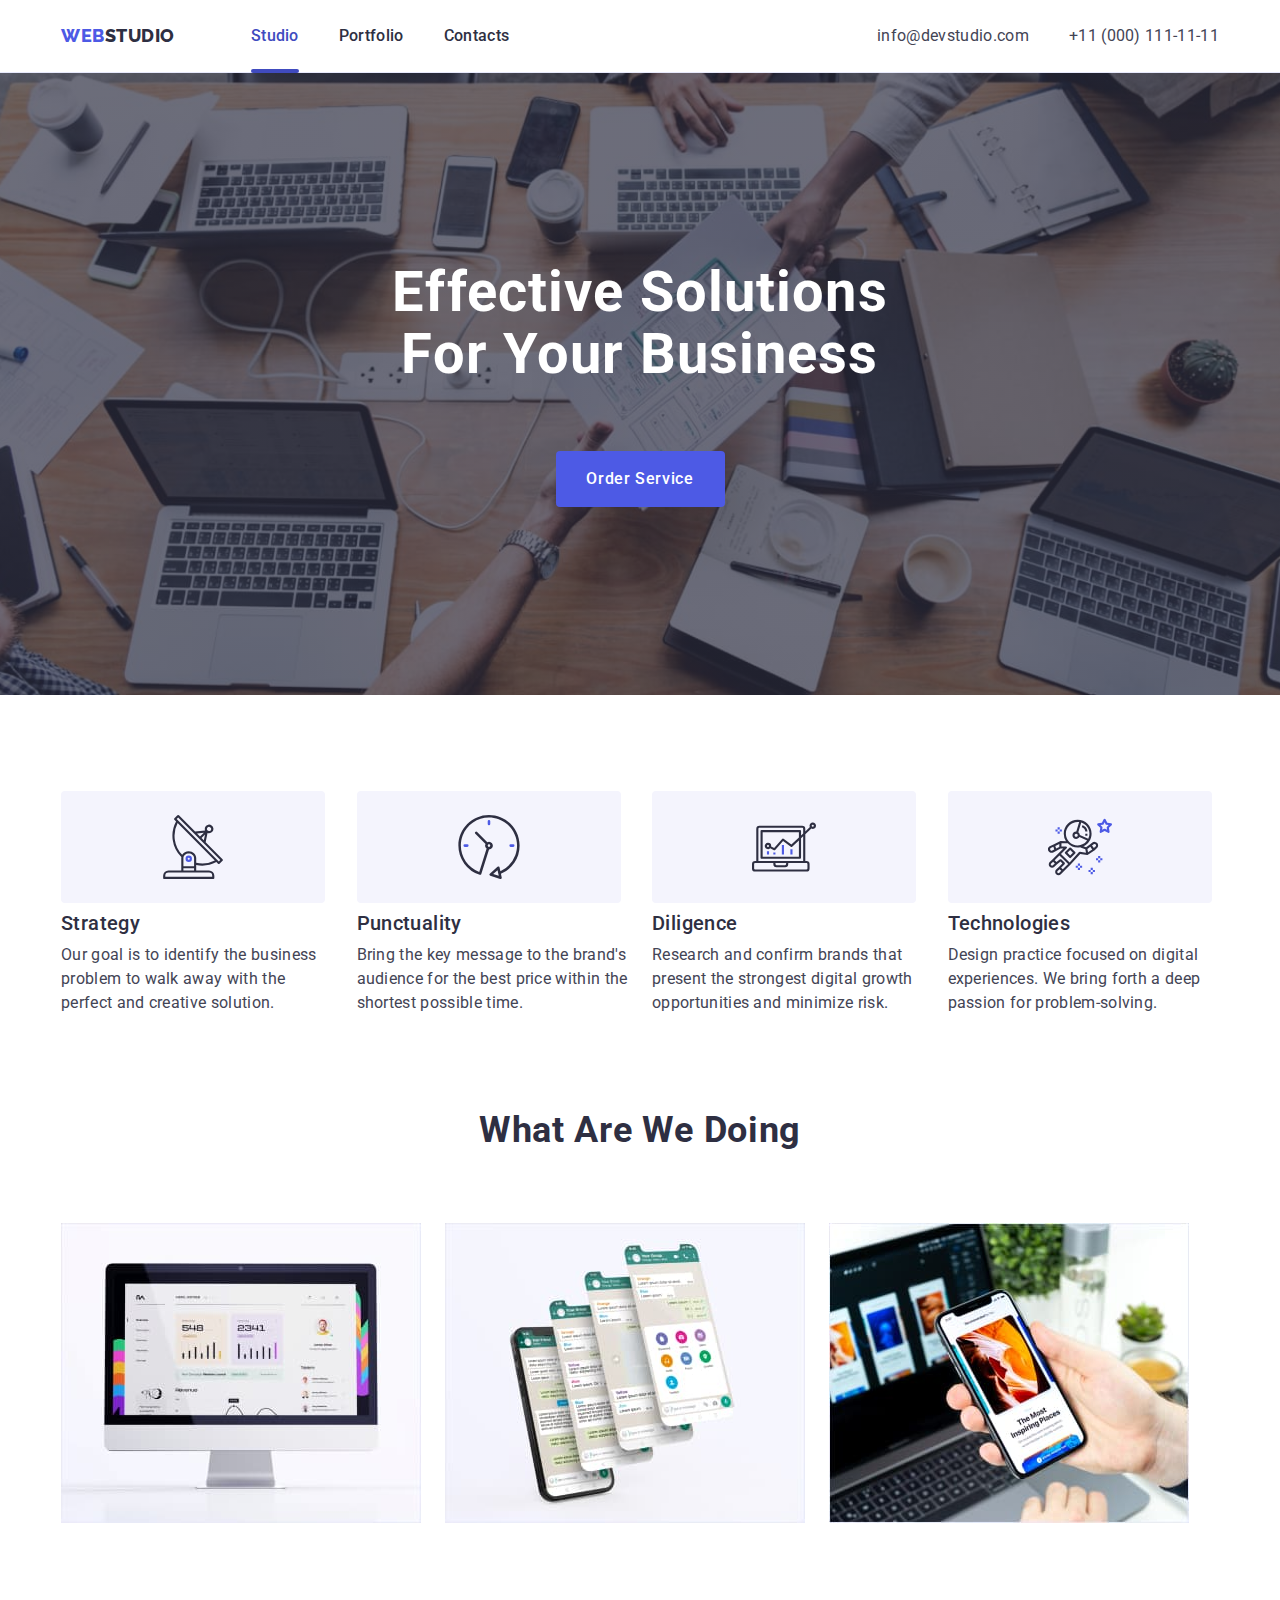
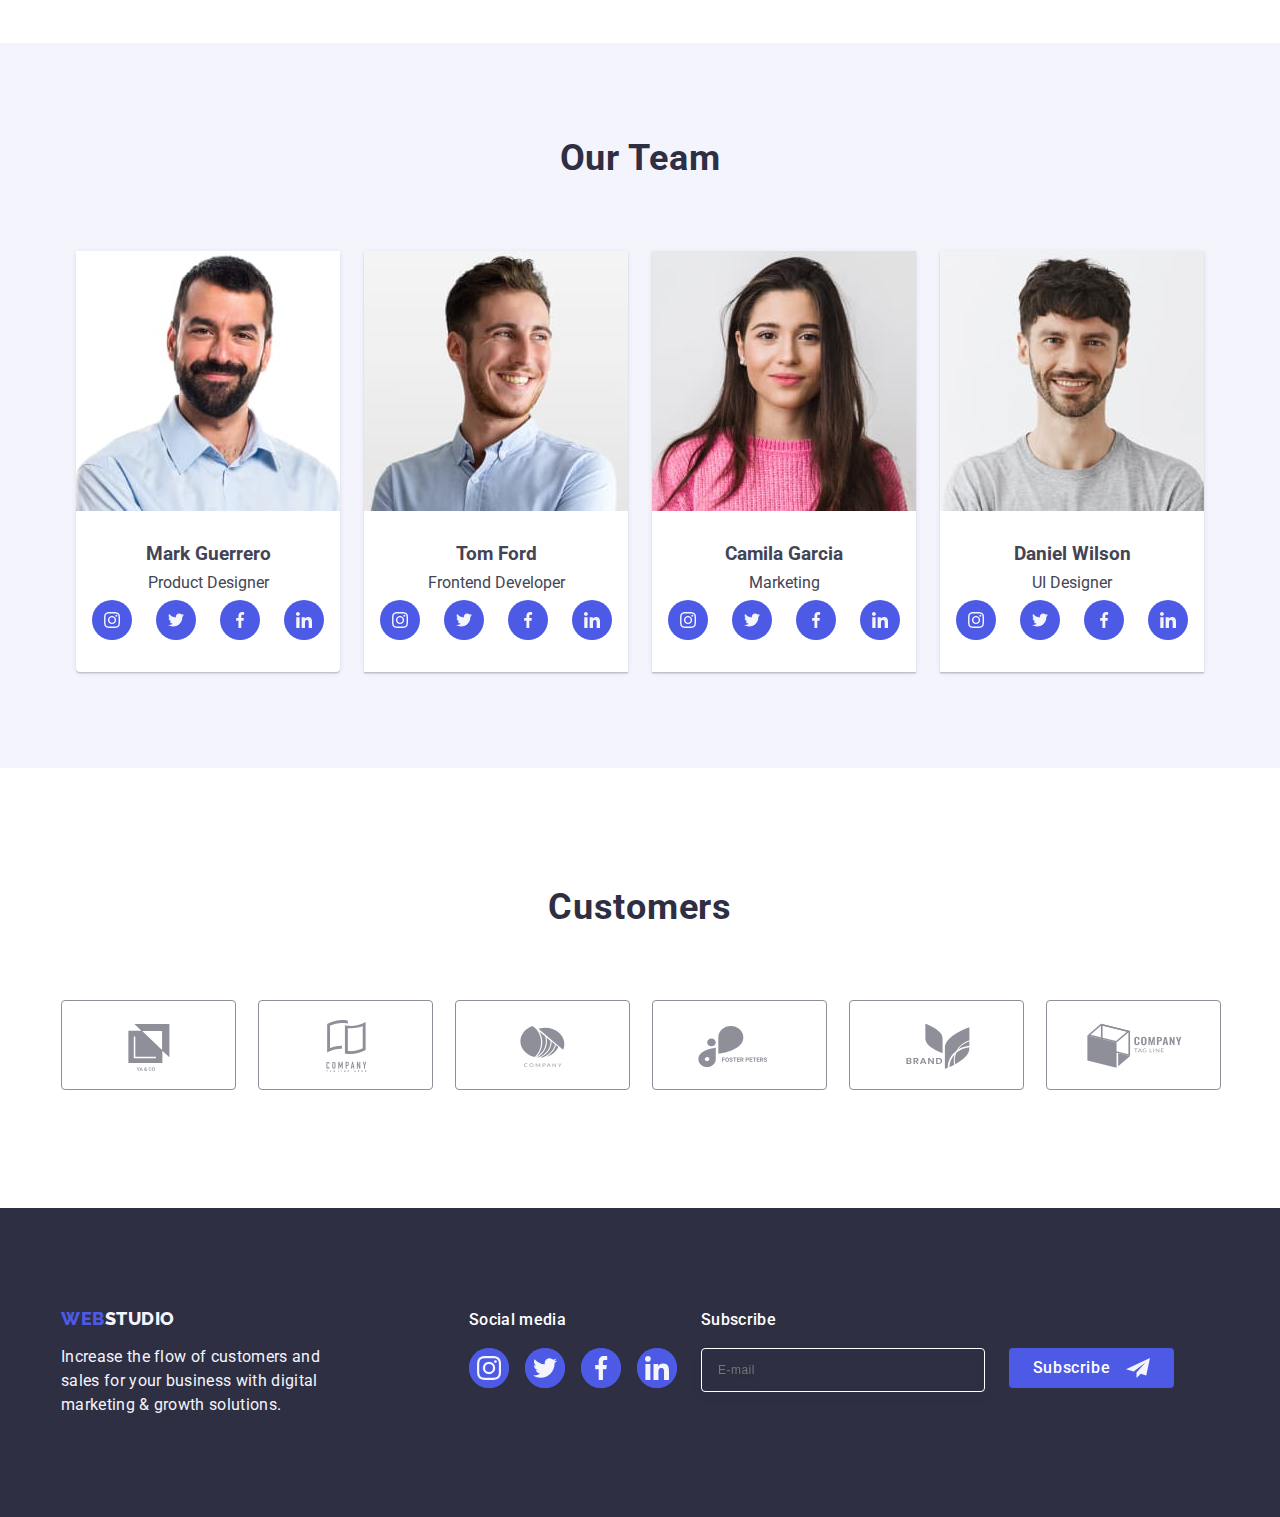
==== commit 396c283f: "homework6" ====
--- a/index.html
+++ b/index.html
@@ -104,6 +104,36 @@
             </li>
           </ul>
         </address>
+        <ul class="icon-container-mob list">
+          <li class="icon-list-mob">
+            <a href="https://www.instagram.com" class="icon-social-footer">
+              <svg class="icons-people" width="24" height="24">
+                <use href="./images/icons.svg#icon-instagram-2"></use>
+              </svg>
+            </a>
+          </li>
+          <li class="icon-list-mob">
+            <a href="https://www.twitter.com" class="icon-social-footer">
+              <svg class="icons-people" width="24" height="24">
+                <use href="./images/icons.svg#icon-twitter-1"></use>
+              </svg>
+            </a>
+          </li>
+          <li class="icon-list-mob">
+            <a href="https://www.facebook.com" class="icon-social-footer">
+              <svg class="icons-people" width="24" height="24">
+                <use href="./images/icons.svg#icon-facebook-1"></use>
+              </svg>
+            </a>
+          </li>
+          <li class="icon-list-mob">
+            <a href="https://www.linkedin.com" class="icon-social-footer">
+              <svg class="icons-people" width="24" height="24">
+                <use href="./images/icons.svg#icon-linkedin"></use>
+              </svg>
+            </a>
+          </li>
+        </ul>
       </div>
     </header>
 
--- a/css/styles.css
+++ b/css/styles.css
@@ -56,7 +56,6 @@
 /* HEADER */
 
 .menu-list {
-  height: 70px;
   flex-wrap: nowrap;
   justify-content: center;
   align-items: center;
@@ -64,7 +63,10 @@
   box-shadow: 0px 2px 1px rgba(46, 47, 66, 0.08),
     0px 1px 1px rgba(46, 47, 66, 0.16), 0px 1px 6px rgba(46, 47, 66, 0.08);
 }
-
+.menu-open-btn {
+  background-color: #ffffff;
+  border: none;
+}
 .container-header {
   display: flex;
   align-items: center;
@@ -108,13 +110,24 @@
   padding: 24px 24px 40px 40px;
   display: flex;
   flex-direction: column;
-  justify-content: space-between;
 }
 .menu-close-btn {
-  display: block;
+  display: flex;
   margin-left: auto;
   margin-bottom: 32px;
-}
+  border-radius: 50%;
+  align-items: center;
+  justify-content: center;
+  background-color: var(--accent);
+  border: 1px solid rgba(0, 0, 0, 0.1);
+  padding: 0;
+  cursor: pointer;
+  transition: background-color 250ms cubic-bezier(0.4, 0, 0.2, 1),
+    border 250ms cubic-bezier(0.4, 0, 0.2, 1);
+  width: 24px;
+  height: 24px;
+}
+
 .mob-menu-list {
   margin-bottom: 284px;
 }
@@ -149,15 +162,16 @@
   list-style: none;
   font-size: 36px;
   letter-spacing: 0.02em;
-  color: var(--text);
+  color: var(--primary-brand);
   position: relative;
   transition: color 250ms cubic-bezier(0.4, 0, 0.2, 1);
   font-weight: 700;
   line-height: 1.11;
 }
-.mob-address-link:hover,
-:focus {
-  color: var(--primary-brand);
+@media screen and (max-width: 417px) {
+  .mob-address-link {
+    font-size: 26px;
+  }
 }
 .mob-mail-link:hover,
 :focus {
@@ -179,7 +193,8 @@
       rgba(46, 47, 66, 0.7)
     ),
     url(../images/bg-mb-1x.jpg);
-  padding: 112px 54px;
+  padding-top: 112px;
+  padding-bottom: 112px;
   margin: 0 auto;
   background-repeat: no-repeat;
   background-position: center;
@@ -210,7 +225,7 @@
   display: flex;
   flex-wrap: wrap;
   align-items: center;
-  width: 320px;
+  max-width: 320px;
   font-size: 36px;
   font-weight: 700;
   line-height: 1.11;
@@ -299,7 +314,7 @@
   letter-spacing: 0.02em;
   color: var(--dark);
   margin-bottom: 8px;
-  align-items: center;
+  text-align: center;
   font-size: 36px;
   font-weight: 700;
   line-height: 1.11;
@@ -435,7 +450,7 @@
 .icon-container-customers {
   display: flex;
   flex-wrap: wrap;
-  gap: 16px;
+  gap: 72px 16px;
 }
 .icons-customers {
   fill: currentColor;
@@ -446,7 +461,6 @@
 .icn-container {
   width: calc((100% - 16px) / 2);
   height: 88px;
-  margin-bottom: 72px;
 }
 .icn-customers {
   justify-content: center;
@@ -483,7 +497,6 @@
   letter-spacing: 0.02em;
   font-size: 16px;
   width: 264px;
-  margin-bottom: 72px;
 }
 .logo-footer {
   font-family: "Raleway", sans-serif;
@@ -504,7 +517,6 @@
 .icon-container-footer {
   display: flex;
   gap: 16px;
-  margin-bottom: 72px;
 }
 .media-ftr {
   font-size: 16px;
@@ -538,8 +550,8 @@
   background-color: var(--primary-brand);
   border-radius: 50%;
 }
-.icon-list-footer :hover,
-.icon-list-footer :focus {
+.icon-list-footer:hover,
+.icon-list-footer:focus {
   background-color: #31d0aa;
 }
 .icon-social-footer {
@@ -575,11 +587,11 @@
   pointer-events: none;
 }
 .modal {
+  width: calc(100% - 30px);
   position: absolute;
   top: 50%;
   left: 50%;
   transform: translate(-50%, -50%) scale(1);
-  width: 408px;
   min-height: 584px;
   background: var(--modal-background);
   box-shadow: 0px 1px 1px rgba(0, 0, 0, 0.14), 0px 1px 3px rgba(0, 0, 0, 0.12),
@@ -797,14 +809,17 @@
 /* portfolio */
 
 .navigator {
-  padding-top: 96px;
+  padding-top: 16px;
+  padding-left: 16px;
   padding-bottom: 120px;
 }
 .menu-list-portfolio {
   display: flex;
-  justify-content: center;
-  gap: 24px;
-  margin-bottom: 72px;
+  flex-wrap: wrap;
+  flex-basis: calc((100%-48px) / 3);
+
+  gap: 16px;
+  margin-bottom: 48px;
 }
 .portfolio-button {
   font-family: "Roboto", sans-serif;
@@ -838,9 +853,8 @@
 .photo-list {
   display: flex;
   flex-wrap: wrap;
-  column-gap: 24px;
-  row-gap: 48px;
-  align-items: flex-start;
+  justify-content: center;
+  gap: 48px;
 }
 .photo-background {
   background-color: var(--white-background);
@@ -848,7 +862,6 @@
 
 .portfolio-main-container {
   display: flex;
-  width: calc((100% - 48px) / 3);
   height: 420px;
   flex-grow: 1;
   padding-bottom: 0px;
@@ -906,6 +919,19 @@
   transform: translateY(100%);
   transition: transform 250ms cubic-bezier(0.4, 0, 0.2, 1);
 }
+.mob-address-list {
+  margin-bottom: 48px;
+}
 .cntr-text:hover .text-cntr {
   transform: translateY(0%);
 }
+.icon-container-mob {
+  display: flex;
+  justify-content: space-between;
+}
+.icon-list-mob {
+  width: 40px;
+  height: 40px;
+  background-color: var(--primary-brand);
+  border-radius: 50%;
+}
--- a/css/media.css
+++ b/css/media.css
@@ -3,6 +3,18 @@
     max-width: 428px;
   }
 }
+@media screen and (max-width: 767px) {
+  .container-header {
+    padding-top: 24px;
+    padding-bottom: 24px;
+  }
+  .logo-ftr-container {
+    margin-bottom: 72px;
+  }
+  .ftr-container {
+    margin-bottom: 72px;
+  }
+}
 
 @media screen and (min-width: 768px) {
   .container {
@@ -12,11 +24,13 @@
     display: flex;
     gap: 40px;
   }
-
+  .menu-open-btn {
+    display: none;
+  }
   .address-menu {
     display: flex;
-    gap: 40px;
-    flex-grow: 1;
+    flex-direction: column;
+    gap: 12px;
   }
   .link-menu {
     font-weight: 500;
@@ -54,11 +68,10 @@
   }
   .address-link {
     list-style: none;
-    font-size: 16px;
-    line-height: 1.5;
-    letter-spacing: 0.02em;
+    font-size: 12px;
+    line-height: 1.6;
+    letter-spacing: 0.04em;
     color: var(--text);
-
     position: relative;
     transition: color 250ms cubic-bezier(0.4, 0, 0.2, 1);
   }
@@ -74,6 +87,7 @@
     max-width: 496px;
     margin-left: auto;
     margin-right: auto;
+    font-size: 56px;
   }
   .container-title {
     flex-direction: column;
@@ -103,10 +117,12 @@
   .text-container {
     flex-basis: calc((100% - 24px) / 2);
     gap: 8px;
-    margin-bottom: 72px;
   }
   .content {
-    gap: 24px;
+    gap: 72px 24px;
+  }
+  .title-link {
+    text-align: left;
   }
 
   .container-people {
@@ -116,17 +132,20 @@
     gap: 64px 24px;
   }
   .icn-container {
-    width: calc((100% - 32px) / 3);
-  }
+    width: calc((100% - 48px) / 3);
+  }
+  .icon-container-customers {
+    gap: 72px 24px;
+  }
+
   .container-customers {
-    padding-left: 108px;
-    padding-right: 108px;
+    max-width: 584px;
   }
   .footer-container {
     display: flex;
     flex-wrap: wrap;
-    padding-left: 108px;
-    padding-right: 108px;
+    max-width: 584px;
+    gap: 72px 24px;
   }
   .input-sctn {
     width: 264px;
@@ -143,6 +162,15 @@
   }
   .form {
     gap: 24px;
+  }
+  .portfolio-main-container {
+    width: calc((100% - 48px) / 3);
+  }
+  .photo-list {
+    gap: 72px;
+  }
+  .menu-list-portfolio {
+    justify-content: center;
   }
 }
 @media screen and (min-width: 1158px) {
@@ -157,6 +185,8 @@
         rgba(46, 47, 66, 0.7)
       ),
       url(../images/bg-1x.jpg);
+    padding-top: 188px;
+    padding-bottom: 188px;
   }
   @media (min-device-pixel-ratio: 2),
     (min-resolution: 192dpi),
@@ -169,29 +199,43 @@
         ),
         url(../images/bg-2x.jpg);
     }
-    .title {
-      display: flex;
-      flex-direction: column;
-      align-items: center;
-      max-width: 496px;
-      margin-left: auto;
-      margin-right: auto;
-    }
-    .container-title {
-      flex-direction: column;
-      gap: 48px;
-    }
-    .icon-container {
-      display: flex;
-      justify-content: center;
-      align-items: center;
-      background-color: var(--light);
-      width: 264px;
-      height: 112px;
-      margin-bottom: 8px;
-      border-radius: 4px;
-    }
-  }
+  }
+  .title {
+    display: flex;
+    flex-direction: column;
+    align-items: center;
+    max-width: 496px;
+    margin-left: auto;
+    margin-right: auto;
+    font-size: 56px;
+  }
+  .address-menu {
+    display: flex;
+    flex-direction: inherit;
+    gap: 40px;
+  }
+  .address-link {
+    list-style: none;
+    font-size: 16px;
+    line-height: 1.5;
+    letter-spacing: 0.02em;
+  }
+
+  .container-title {
+    flex-direction: column;
+    gap: 48px;
+  }
+  .icon-container {
+    display: flex;
+    justify-content: center;
+    align-items: center;
+    background-color: var(--light);
+    width: 264px;
+    height: 112px;
+    margin-bottom: 8px;
+    border-radius: 4px;
+  }
+
   .text {
     font-weight: 400;
   }
@@ -216,15 +260,25 @@
   .icn-container {
     width: calc((100% - 120px) / 6);
   }
-  .container-form {
-    margin-left: 80px;
-  }
 
   .logo-ftr-container {
     margin-right: 120px;
   }
-}
-@media (max-width: 1158px) {
+  .portfolio-main-container {
+    width: calc((100% - 72px) / 4);
+  }
+  .photo-list {
+    gap: 48px;
+  }
+  .footer-container {
+    display: flex;
+    align-items: baseline;
+  }
+  .ftr-container {
+    display: block;
+  }
+}
+@media (max-width: 1157px) {
   .section-title-two {
     display: none;
   }
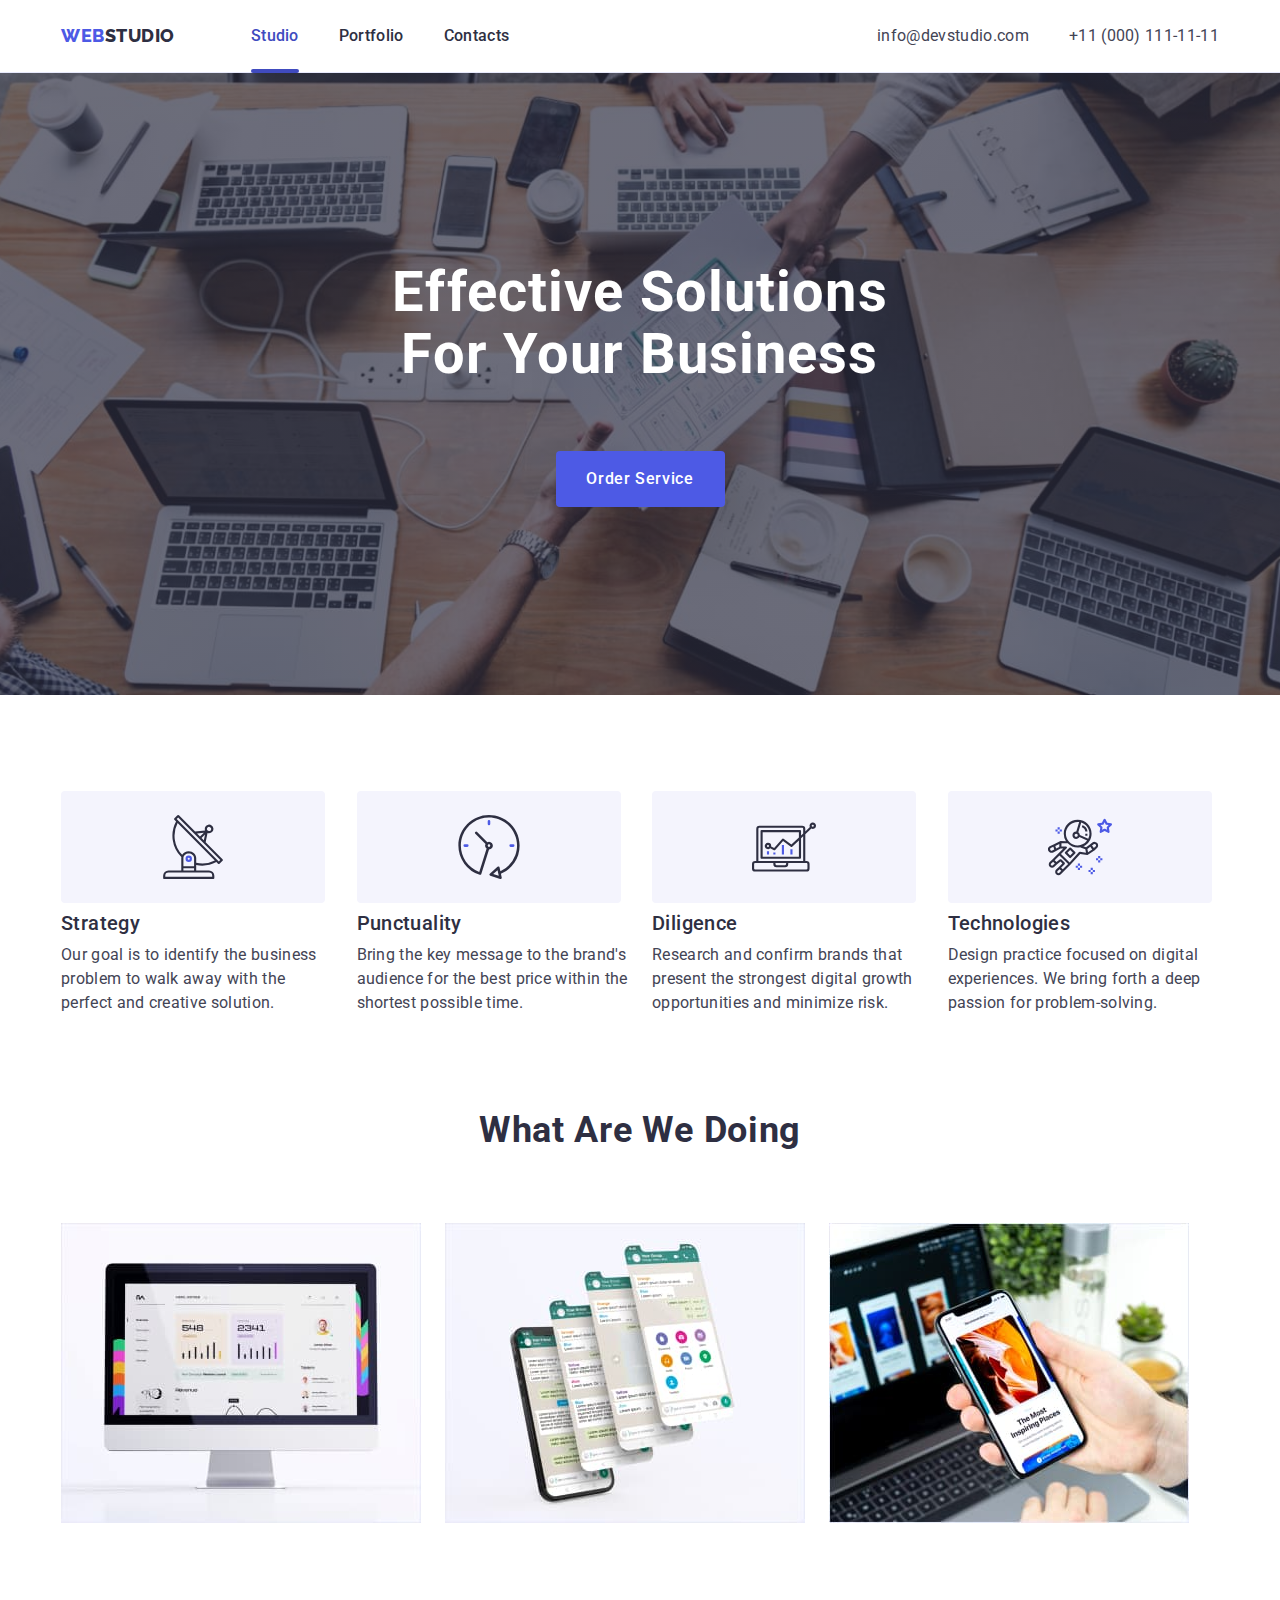
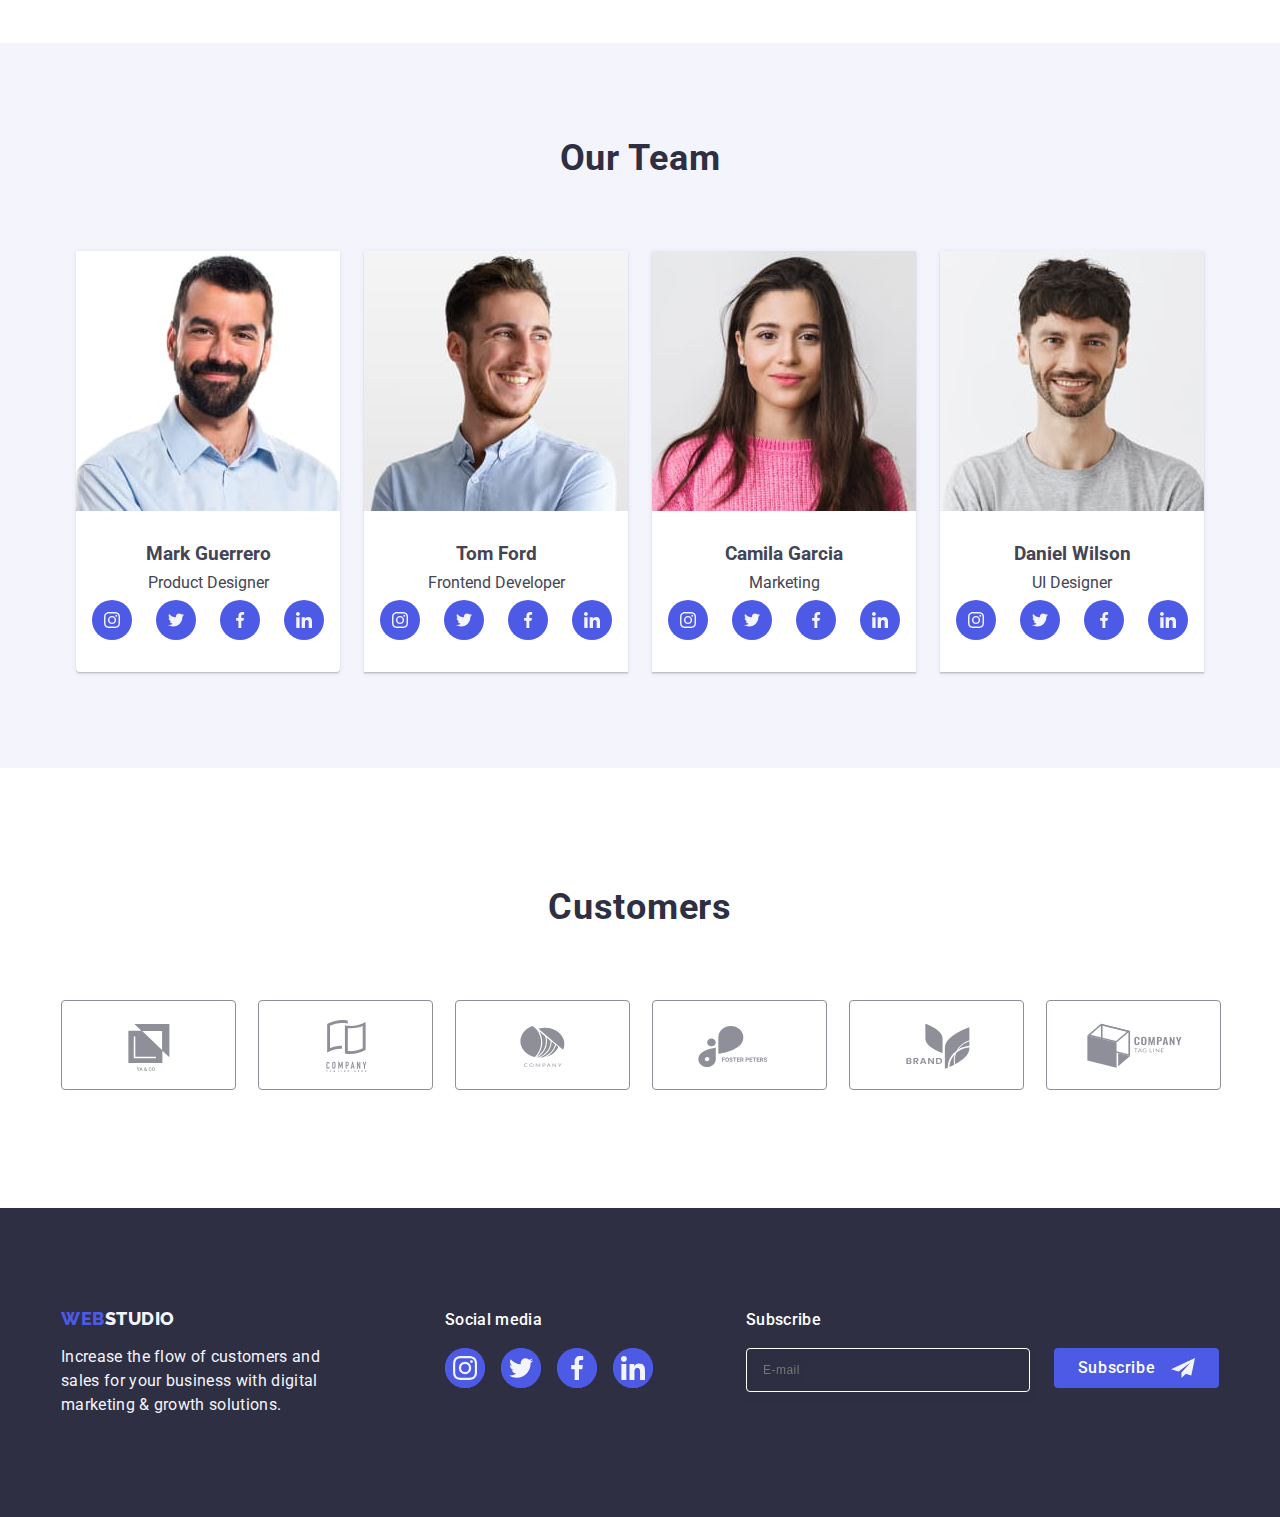
==== commit 17e5540e: "homework6" ====
--- a/index.html
+++ b/index.html
@@ -76,19 +76,23 @@
             <use href="./images/icons.svg#icon-close"></use>
           </svg>
         </button>
-        <ul class="list mob-menu-list">
-          <li class="mob-menu-link">
-            <a href="./index.html" class="mob-link-menu mob-link-after link"
-              >Studio</a
-            >
-          </li>
-          <li class="mob-menu-link">
-            <a href="./portfolio.html" class="mob-link-menu link">Portfolio</a>
-          </li>
-          <li class="mob-menu-link">
-            <a href="" class="mob-link-menu link">Contacts</a>
-          </li>
-        </ul>
+        <nav class="menu-mob">
+          <ul class="list mob-menu-list">
+            <li class="mob-menu-link">
+              <a href="./index.html" class="mob-link-menu mob-link-after link"
+                >Studio</a
+              >
+            </li>
+            <li class="mob-menu-link">
+              <a href="./portfolio.html" class="mob-link-menu link"
+                >Portfolio</a
+              >
+            </li>
+            <li class="mob-menu-link">
+              <a href="" class="mob-link-menu link">Contacts</a>
+            </li>
+          </ul>
+        </nav>
 
         <address class="mob-address-list list">
           <ul class="list mob-address-menu">
--- a/css/styles.css
+++ b/css/styles.css
@@ -59,7 +59,7 @@
   flex-wrap: nowrap;
   justify-content: center;
   align-items: center;
-  border-bottom: 1px solid #e7e9fc;
+  border-bottom: 1px solid var(--accent);
   box-shadow: 0px 2px 1px rgba(46, 47, 66, 0.08),
     0px 1px 1px rgba(46, 47, 66, 0.16), 0px 1px 6px rgba(46, 47, 66, 0.08);
 }
@@ -104,33 +104,34 @@
   position: fixed;
   top: 0;
   left: 0;
-  width: 100vw;
-  height: 100vh;
+  width: 100%;
+  height: 100%;
   z-index: 2;
   padding: 24px 24px 40px 40px;
   display: flex;
   flex-direction: column;
 }
 .menu-close-btn {
-  display: flex;
-  margin-left: auto;
-  margin-bottom: 32px;
-  border-radius: 50%;
-  align-items: center;
-  justify-content: center;
-  background-color: var(--accent);
-  border: 1px solid rgba(0, 0, 0, 0.1);
-  padding: 0;
-  cursor: pointer;
-  transition: background-color 250ms cubic-bezier(0.4, 0, 0.2, 1),
-    border 250ms cubic-bezier(0.4, 0, 0.2, 1);
+  position: absolute;
+  top: 24px;
+  right: 24px;
+  display: flex;
+  justify-content: center;
+  align-items: center;
   width: 24px;
   height: 24px;
-}
-
-.mob-menu-list {
-  margin-bottom: 284px;
-}
+  padding: 0;
+  border-radius: 50%;
+  background-color: transparent;
+  color: var(--dark-brand-color);
+  border: 1px solid var(--accent);
+  cursor: pointer;
+  transition: color 250ms cubic-bezier(0.4, 0, 0.2, 1);
+}
+.menu-mob {
+  margin-bottom: auto;
+}
+
 .mob-link-menu {
   color: var(--dark);
   font-size: 36px;
@@ -156,6 +157,8 @@
   display: flex;
   flex-direction: column;
   gap: 40px;
+  width: 100%;
+  margin-bottom: 48px;
 }
 
 .mob-address-link {
@@ -635,7 +638,7 @@
   color: var(--white-background);
 }
 .form-label {
-  display: flex;
+  width: 100%;
 }
 .form {
   display: flex;
@@ -644,7 +647,7 @@
   justify-content: center;
 }
 .input-sctn {
-  width: 80vw;
+  width: 100%;
   height: 40px;
   border: 1px solid var(--white-background);
   background-color: transparent;
--- a/css/media.css
+++ b/css/media.css
@@ -160,8 +160,10 @@
   .container-form {
     align-items: start;
   }
+
   .form {
     gap: 24px;
+    flex-wrap: nowrap;
   }
   .portfolio-main-container {
     width: calc((100% - 48px) / 3);
@@ -273,9 +275,13 @@
   .footer-container {
     display: flex;
     align-items: baseline;
+    flex-direction: row;
+    flex-wrap: nowrap;
+    gap: 0;
+    justify-content: flex-start;
   }
   .ftr-container {
-    display: block;
+    margin-right: auto;
   }
 }
 @media (max-width: 1157px) {
